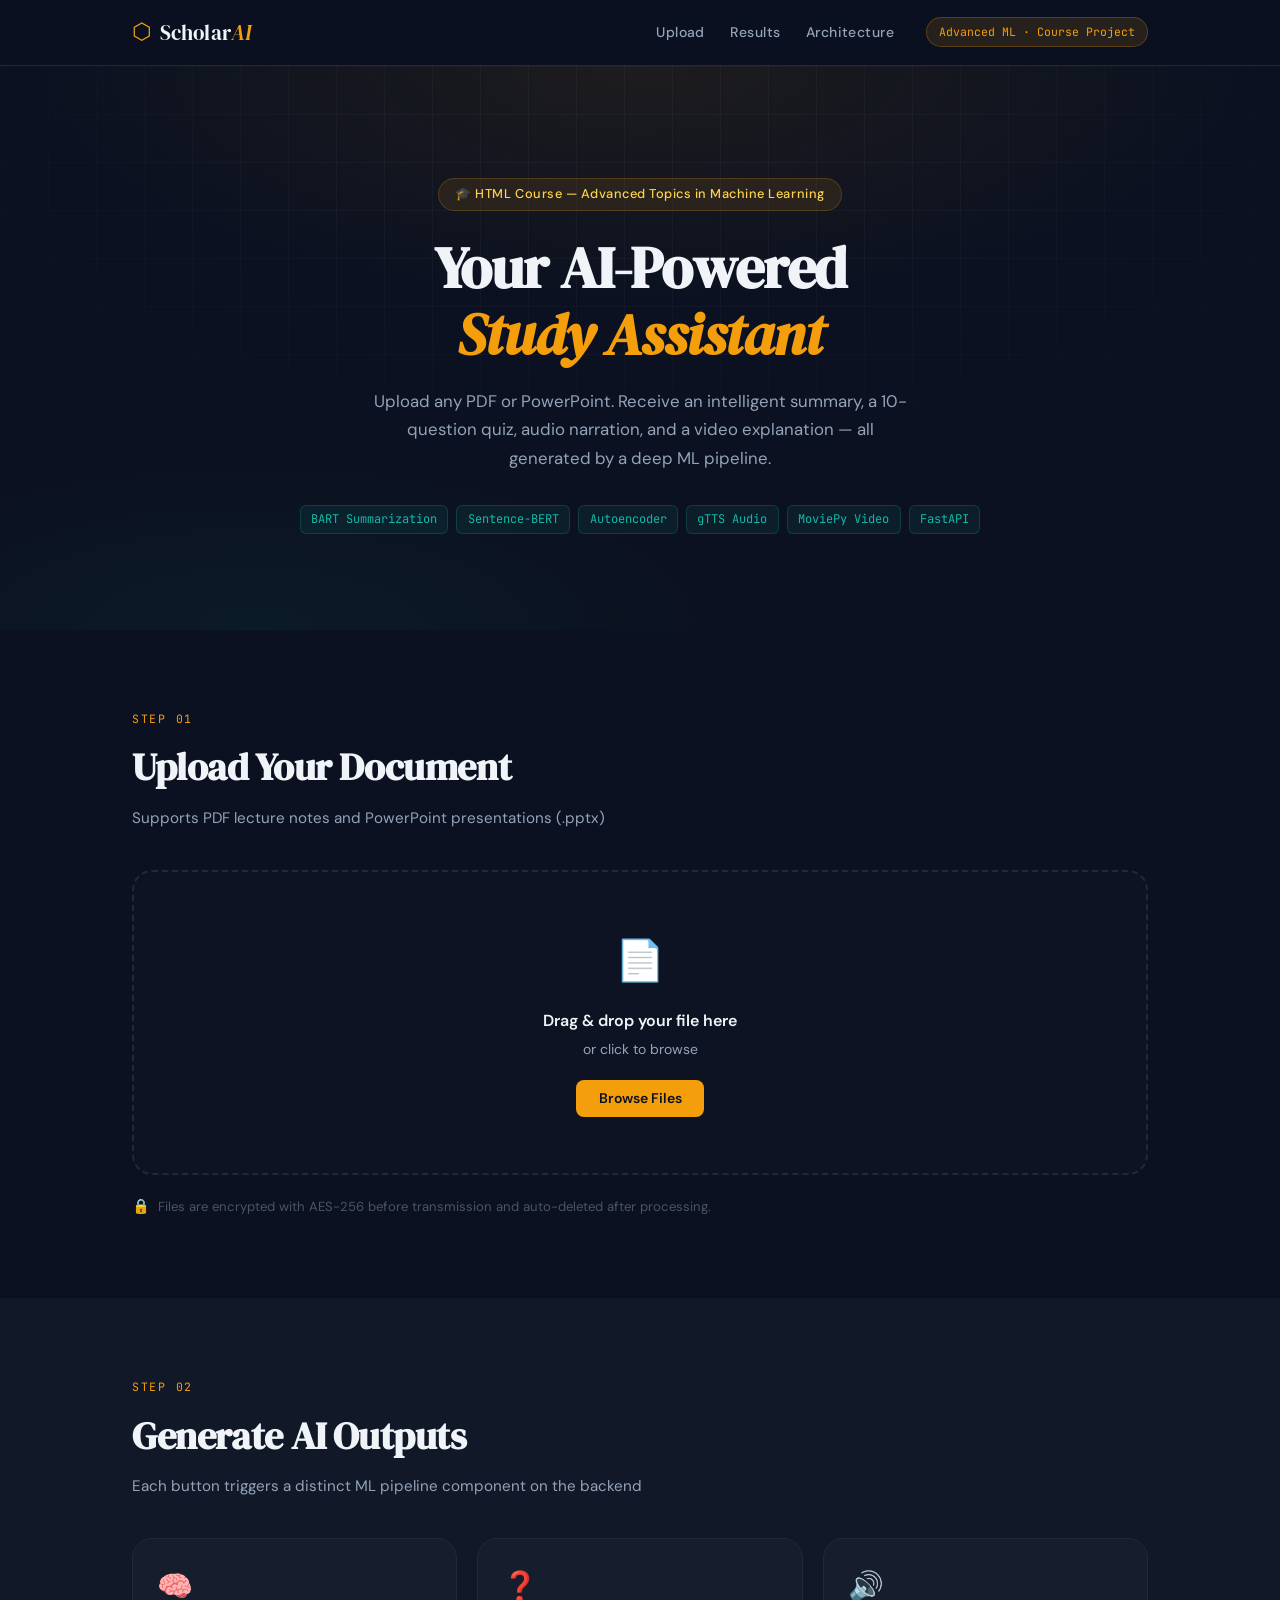
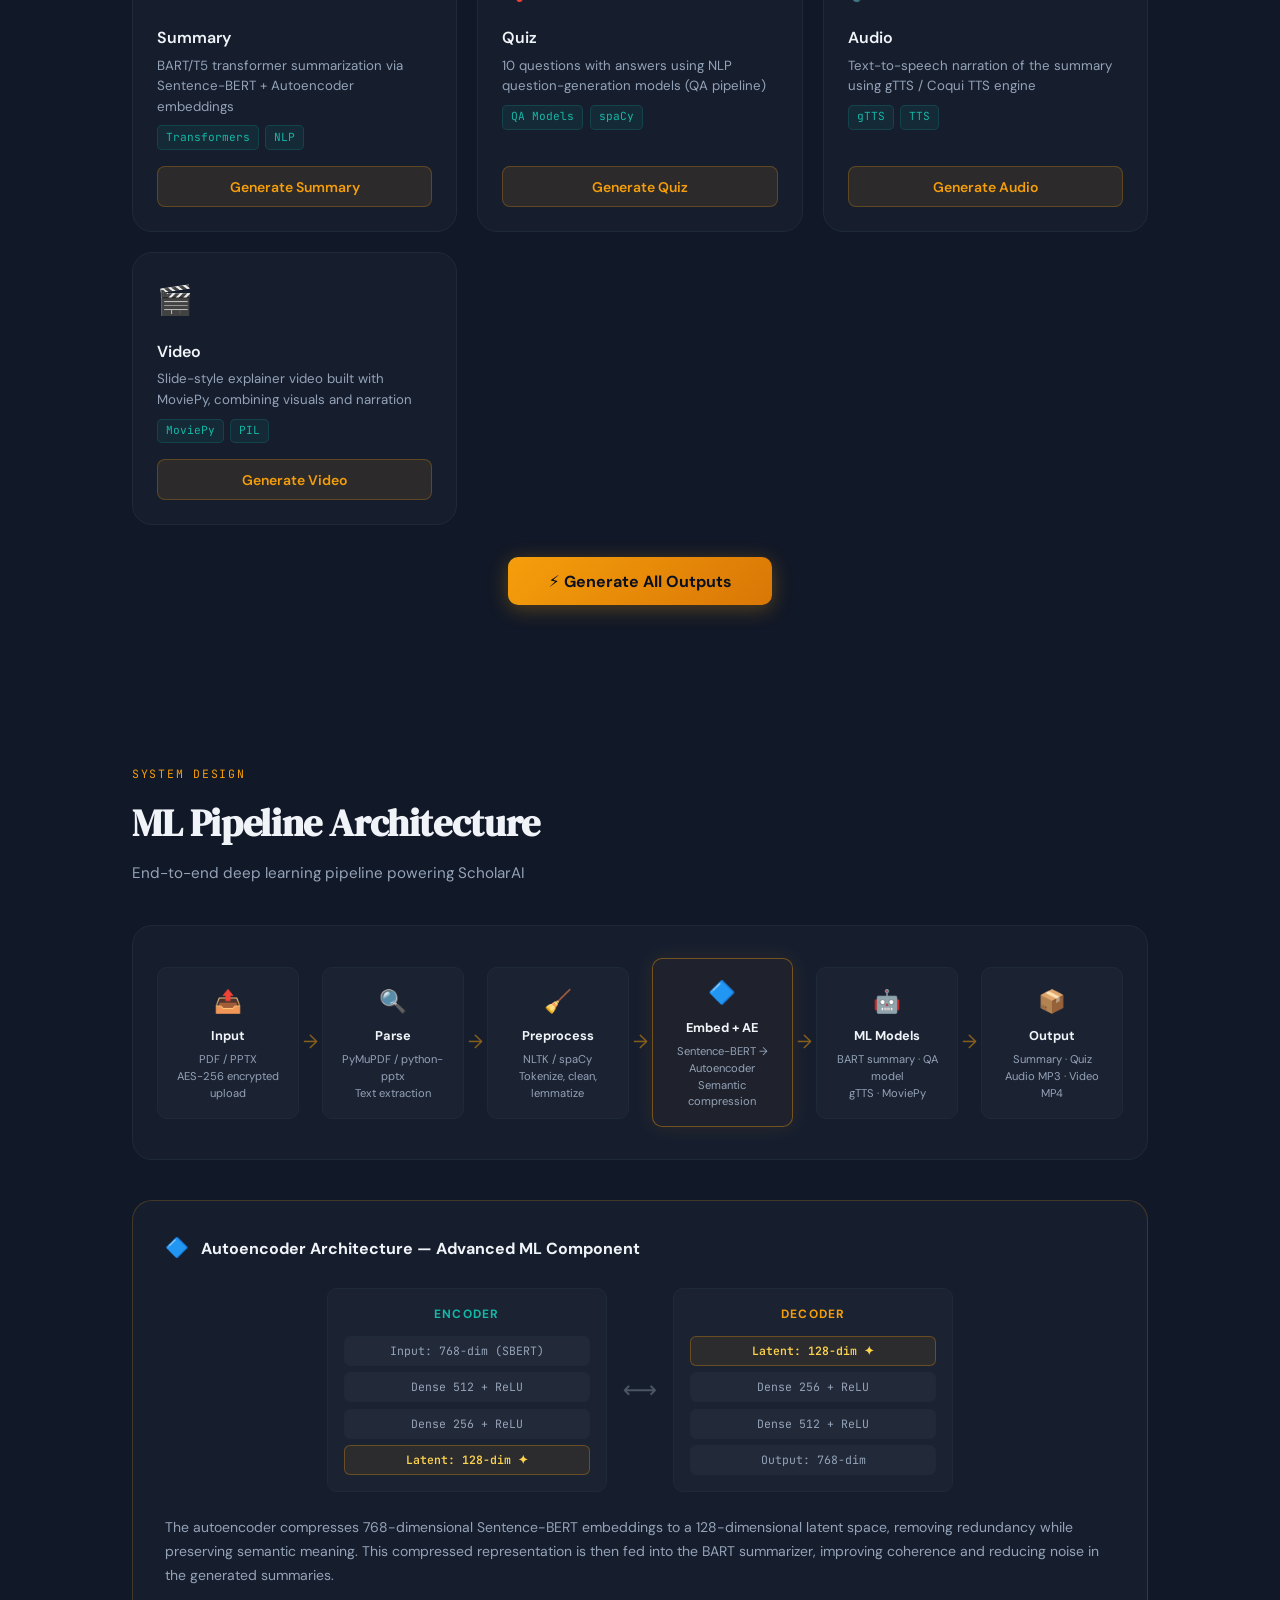
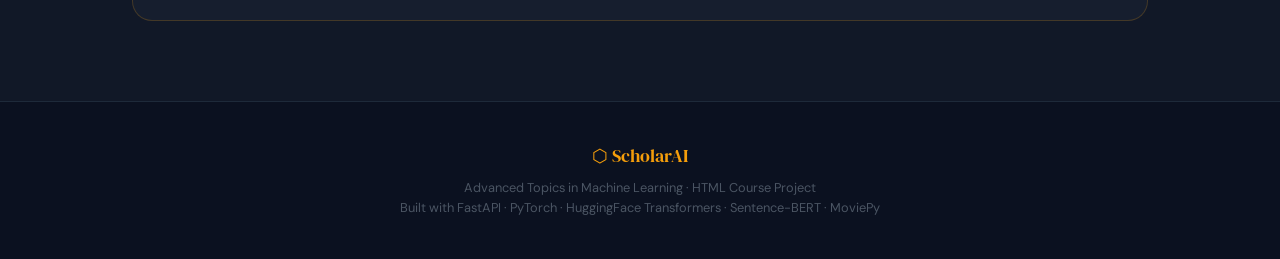
==== frontend/index.html @ 919c2303 "Initial project commit" ====
<!DOCTYPE html>
<html lang="en">
<head>
  <meta charset="UTF-8" />
  <meta name="viewport" content="width=device-width, initial-scale=1.0"/>
  <title>ScholarAI — Intelligent Study Assistant</title>
  <link rel="stylesheet" href="styles.css"/>
  <link rel="preconnect" href="https://fonts.googleapis.com"/>
  <link href="https://fonts.googleapis.com/css2?family=DM+Serif+Display:ital@0;1&family=DM+Sans:wght@300;400;500;600&family=JetBrains+Mono:wght@400;600&display=swap" rel="stylesheet"/>
</head>
<body>

  <!-- ═══════════════════════════ HEADER ═══════════════════════════ -->
  <header class="site-header">
    <div class="header-inner">
      <div class="logo">
        <span class="logo-icon">⬡</span>
        <span class="logo-text">Scholar<em>AI</em></span>
      </div>
      <nav class="header-nav">
        <a href="#upload-section">Upload</a>
        <a href="#results-section">Results</a>
        <a href="#architecture-section">Architecture</a>
      </nav>
      <div class="header-badge">Advanced ML · Course Project</div>
    </div>
  </header>

  <!-- ═══════════════════════════ HERO ═══════════════════════════ -->
  <section class="hero">
    <div class="hero-bg">
      <div class="grid-overlay"></div>
    </div>
    <div class="hero-content">
      <div class="hero-tag">🎓 HTML Course — Advanced Topics in Machine Learning</div>
      <h1 class="hero-title">
        Your AI-Powered<br/>
        <em>Study Assistant</em>
      </h1>
      <p class="hero-subtitle">
        Upload any PDF or PowerPoint. Receive an intelligent summary, a 10-question quiz,
        audio narration, and a video explanation — all generated by a deep ML pipeline.
      </p>
      <div class="hero-tech-pills">
        <span>BART Summarization</span>
        <span>Sentence-BERT</span>
        <span>Autoencoder</span>
        <span>gTTS Audio</span>
        <span>MoviePy Video</span>
        <span>FastAPI</span>
      </div>
    </div>
  </section>

  <!-- ═══════════════════════════ UPLOAD ═══════════════════════════ -->
  <section id="upload-section" class="upload-section">
    <div class="container">
      <div class="section-label">Step 01</div>
      <h2 class="section-title">Upload Your Document</h2>
      <p class="section-desc">Supports PDF lecture notes and PowerPoint presentations (.pptx)</p>

      <!-- Drop Zone -->
      <div class="drop-zone" id="dropZone">
        <div class="drop-icon">📄</div>
        <p class="drop-primary">Drag & drop your file here</p>
        <p class="drop-secondary">or click to browse</p>
        <input type="file" id="fileInput" accept=".pdf,.pptx,.ppt" hidden/>
        <button class="btn-browse" onclick="document.getElementById('fileInput').click()">Browse Files</button>
      </div>

      <div class="file-info" id="fileInfo" style="display:none">
        <span class="file-icon">📎</span>
        <span class="file-name" id="fileName">document.pdf</span>
        <span class="file-size" id="fileSize">2.4 MB</span>
        <button class="btn-remove" onclick="clearFile()">✕</button>
      </div>

      <!-- Encryption notice -->
      <div class="security-notice">
        <span class="lock-icon">🔒</span>
        Files are encrypted with AES-256 before transmission and auto-deleted after processing.
      </div>
    </div>
  </section>

  <!-- ═══════════════════════════ GENERATE BUTTONS ═══════════════════════════ -->
  <section class="generate-section">
    <div class="container">
      <div class="section-label">Step 02</div>
      <h2 class="section-title">Generate AI Outputs</h2>
      <p class="section-desc">Each button triggers a distinct ML pipeline component on the backend</p>

      <div class="generate-grid">

        <div class="gen-card" id="card-summary">
          <div class="gen-card-icon">🧠</div>
          <div class="gen-card-info">
            <h3>Summary</h3>
            <p>BART/T5 transformer summarization via Sentence-BERT + Autoencoder embeddings</p>
            <div class="gen-card-tags"><span>Transformers</span><span>NLP</span></div>
          </div>
          <button class="btn-generate" onclick="generateOutput('summary')" id="btn-summary">
            <span class="btn-text">Generate Summary</span>
            <span class="btn-spinner" style="display:none">⟳</span>
          </button>
        </div>

        <div class="gen-card" id="card-quiz">
          <div class="gen-card-icon">❓</div>
          <div class="gen-card-info">
            <h3>Quiz</h3>
            <p>10 questions with answers using NLP question-generation models (QA pipeline)</p>
            <div class="gen-card-tags"><span>QA Models</span><span>spaCy</span></div>
          </div>
          <button class="btn-generate" onclick="generateOutput('quiz')" id="btn-quiz">
            <span class="btn-text">Generate Quiz</span>
            <span class="btn-spinner" style="display:none">⟳</span>
          </button>
        </div>

        <div class="gen-card" id="card-audio">
          <div class="gen-card-icon">🔊</div>
          <div class="gen-card-info">
            <h3>Audio</h3>
            <p>Text-to-speech narration of the summary using gTTS / Coqui TTS engine</p>
            <div class="gen-card-tags"><span>gTTS</span><span>TTS</span></div>
          </div>
          <button class="btn-generate" onclick="generateOutput('audio')" id="btn-audio">
            <span class="btn-text">Generate Audio</span>
            <span class="btn-spinner" style="display:none">⟳</span>
          </button>
        </div>

        <div class="gen-card" id="card-video">
          <div class="gen-card-icon">🎬</div>
          <div class="gen-card-info">
            <h3>Video</h3>
            <p>Slide-style explainer video built with MoviePy, combining visuals and narration</p>
            <div class="gen-card-tags"><span>MoviePy</span><span>PIL</span></div>
          </div>
          <button class="btn-generate" onclick="generateOutput('video')" id="btn-video">
            <span class="btn-text">Generate Video</span>
            <span class="btn-spinner" style="display:none">⟳</span>
          </button>
        </div>

      </div>

      <!-- Master "Generate All" -->
      <div class="generate-all-row">
        <button class="btn-generate-all" onclick="generateAll()" id="btn-all">
          ⚡ Generate All Outputs
        </button>
      </div>
    </div>
  </section>

  <!-- ═══════════════════════════ RESULTS ═══════════════════════════ -->
  <section id="results-section" class="results-section" style="display:none">
    <div class="container">
      <div class="section-label">Step 03</div>
      <h2 class="section-title">Your Results</h2>

      <!-- Progress bar -->
      <div class="progress-bar-wrap" id="progressWrap">
        <div class="progress-bar" id="progressBar"></div>
        <span class="progress-label" id="progressLabel">Processing…</span>
      </div>

      <!-- Summary result -->
      <div class="result-card" id="result-summary" style="display:none">
        <div class="result-header">
          <span class="result-icon">🧠</span>
          <h3>AI-Generated Summary</h3>
          <button class="btn-copy" onclick="copyText('summaryContent')">Copy</button>
        </div>
        <div class="result-body" id="summaryContent">
          <!-- Populated by JS -->
        </div>
        <div class="result-meta">
          <span>Model: facebook/bart-large-cnn</span>
          <span>Pipeline: Sentence-BERT → Autoencoder → BART</span>
        </div>
      </div>

      <!-- Quiz result -->
      <div class="result-card" id="result-quiz" style="display:none">
        <div class="result-header">
          <span class="result-icon">❓</span>
          <h3>10-Question Quiz</h3>
          <button class="btn-copy" onclick="copyText('quizContent')">Copy</button>
        </div>
        <div class="result-body quiz-body" id="quizContent">
          <!-- Populated by JS -->
        </div>
      </div>

      <!-- Audio result -->
      <div class="result-card" id="result-audio" style="display:none">
        <div class="result-header">
          <span class="result-icon">🔊</span>
          <h3>Audio Narration</h3>
        </div>
        <div class="result-body">
          <audio controls class="audio-player" id="audioPlayer">
            <source src="" type="audio/mpeg"/>
            Your browser does not support HTML5 audio.
          </audio>
          <a class="btn-download" id="audioDownload" href="#">⬇ Download MP3</a>
        </div>
        <div class="result-meta">
          <span>Engine: gTTS / Coqui TTS</span>
          <span class="audio-url" style="display:block; font-size:0.8rem; margin-top:0.4rem; color:#94A3B8;"></span>
        </div>
      </div>

      <!-- Video result -->
      <div class="result-card" id="result-video" style="display:none">
        <div class="result-header">
          <span class="result-icon">🎬</span>
          <h3>Explainer Video</h3>
        </div>
        <div class="result-body">
          <video controls class="video-player" id="videoPlayer">
            <source src="" type="video/mp4"/>
            Your browser does not support HTML5 video.
          </video>
          <a class="btn-download" id="videoDownload" href="#">⬇ Download MP4</a>
        </div>
        <div class="result-meta">
          <span>Engine: MoviePy + PIL</span>
          <span class="video-url" style="display:block; font-size:0.8rem; margin-top:0.4rem; color:#94A3B8;"></span>
        </div>
      </div>

    </div>
  </section>

  <!-- ═══════════════════════════ ML ARCHITECTURE ═══════════════════════════ -->
  <section id="architecture-section" class="architecture-section">
    <div class="container">
      <div class="section-label">System Design</div>
      <h2 class="section-title">ML Pipeline Architecture</h2>
      <p class="section-desc">End-to-end deep learning pipeline powering ScholarAI</p>

      <div class="arch-diagram">

        <div class="arch-stage">
          <div class="arch-stage-icon">📤</div>
          <div class="arch-stage-label">Input</div>
          <div class="arch-stage-desc">PDF / PPTX<br/>AES-256 encrypted upload</div>
        </div>
        <div class="arch-arrow">→</div>

        <div class="arch-stage">
          <div class="arch-stage-icon">🔍</div>
          <div class="arch-stage-label">Parse</div>
          <div class="arch-stage-desc">PyMuPDF / python-pptx<br/>Text extraction</div>
        </div>
        <div class="arch-arrow">→</div>

        <div class="arch-stage">
          <div class="arch-stage-icon">🧹</div>
          <div class="arch-stage-label">Preprocess</div>
          <div class="arch-stage-desc">NLTK / spaCy<br/>Tokenize, clean, lemmatize</div>
        </div>
        <div class="arch-arrow">→</div>

        <div class="arch-stage highlight-stage">
          <div class="arch-stage-icon">🔷</div>
          <div class="arch-stage-label">Embed + AE</div>
          <div class="arch-stage-desc">Sentence-BERT → Autoencoder<br/>Semantic compression</div>
        </div>
        <div class="arch-arrow">→</div>

        <div class="arch-stage">
          <div class="arch-stage-icon">🤖</div>
          <div class="arch-stage-label">ML Models</div>
          <div class="arch-stage-desc">BART summary · QA model<br/>gTTS · MoviePy</div>
        </div>
        <div class="arch-arrow">→</div>

        <div class="arch-stage">
          <div class="arch-stage-icon">📦</div>
          <div class="arch-stage-label">Output</div>
          <div class="arch-stage-desc">Summary · Quiz<br/>Audio MP3 · Video MP4</div>
        </div>

      </div>

      <!-- Autoencoder detail -->
      <div class="ae-detail">
        <div class="ae-detail-header">
          <span class="ae-icon">🔷</span>
          <h3>Autoencoder Architecture — Advanced ML Component</h3>
        </div>
        <div class="ae-grid">
          <div class="ae-block encoder">
            <div class="ae-block-label">Encoder</div>
            <div class="ae-layers">
              <div class="ae-layer">Input: 768-dim (SBERT)</div>
              <div class="ae-layer">Dense 512 + ReLU</div>
              <div class="ae-layer">Dense 256 + ReLU</div>
              <div class="ae-layer ae-bottleneck">Latent: 128-dim ✦</div>
            </div>
          </div>
          <div class="ae-arrow-mid">⟷</div>
          <div class="ae-block decoder">
            <div class="ae-block-label">Decoder</div>
            <div class="ae-layers">
              <div class="ae-layer ae-bottleneck">Latent: 128-dim ✦</div>
              <div class="ae-layer">Dense 256 + ReLU</div>
              <div class="ae-layer">Dense 512 + ReLU</div>
              <div class="ae-layer">Output: 768-dim</div>
            </div>
          </div>
        </div>
        <p class="ae-desc">
          The autoencoder compresses 768-dimensional Sentence-BERT embeddings to a 128-dimensional 
          latent space, removing redundancy while preserving semantic meaning. This compressed 
          representation is then fed into the BART summarizer, improving coherence and reducing 
          noise in the generated summaries.
        </p>
      </div>

    </div>
  </section>

  <!-- ═══════════════════════════ FOOTER ═══════════════════════════ -->
  <footer class="site-footer">
    <div class="footer-inner">
      <div class="footer-logo">⬡ ScholarAI</div>
      <div class="footer-info">
        Advanced Topics in Machine Learning · HTML Course Project<br/>
        Built with FastAPI · PyTorch · HuggingFace Transformers · Sentence-BERT · MoviePy
      </div>
    </div>
  </footer>

  <script src="script.js"></script>
</body>
</html>
---- frontend/styles.css ----
/* ═══════════════════════════════════════════════════════════════
   ScholarAI — Advanced Topics in Machine Learning
   Frontend Stylesheet
   Aesthetic: Academic dark — deep navy + amber accents, editorial
   ═══════════════════════════════════════════════════════════════ */

/* ── RESET & ROOT ──────────────────────────────────────────────── */
*, *::before, *::after { box-sizing: border-box; margin: 0; padding: 0; }

:root {
  --navy:      #0B1120;
  --navy-mid:  #111827;
  --navy-card: #161E2E;
  --navy-border:#1E2A3A;
  --amber:     #F59E0B;
  --amber-dim: #D97706;
  --amber-glow:#FCD34D;
  --teal:      #14B8A6;
  --teal-dim:  #0D9488;
  --red-accent:#EF4444;
  --text-primary: #F0F4F8;
  --text-secondary: #94A3B8;
  --text-muted:    #4B5563;
  --font-display: 'DM Serif Display', Georgia, serif;
  --font-body:    'DM Sans', system-ui, sans-serif;
  --font-mono:    'JetBrains Mono', monospace;
  --radius:    12px;
  --radius-lg: 20px;
  --shadow:    0 4px 24px rgba(0,0,0,0.35);
  --shadow-lg: 0 8px 48px rgba(0,0,0,0.5);
}

html { scroll-behavior: smooth; }

body {
  background: var(--navy);
  color: var(--text-primary);
  font-family: var(--font-body);
  font-size: 16px;
  line-height: 1.6;
  -webkit-font-smoothing: antialiased;
}

/* ── UTILITIES ──────────────────────────────────────────────────── */
.container { max-width: 1080px; margin: 0 auto; padding: 0 2rem; }

/* ── HEADER ─────────────────────────────────────────────────────── */
.site-header {
  position: sticky; top: 0; z-index: 100;
  background: rgba(11,17,32,0.85);
  backdrop-filter: blur(14px);
  border-bottom: 1px solid var(--navy-border);
  padding: 0.9rem 0;
}
.header-inner {
  max-width: 1080px; margin: 0 auto; padding: 0 2rem;
  display: flex; align-items: center; gap: 2rem;
}
.logo { display: flex; align-items: center; gap: 0.5rem; text-decoration: none; }
.logo-icon { font-size: 1.4rem; color: var(--amber); }
.logo-text {
  font-family: var(--font-display);
  font-size: 1.3rem; color: var(--text-primary); letter-spacing: 0.01em;
}
.logo-text em { font-style: italic; color: var(--amber); }

.header-nav { display: flex; gap: 1.6rem; margin-left: auto; }
.header-nav a {
  color: var(--text-secondary); text-decoration: none;
  font-size: 0.875rem; font-weight: 500; letter-spacing: 0.03em;
  transition: color 0.2s;
}
.header-nav a:hover { color: var(--amber); }

.header-badge {
  background: rgba(245,158,11,0.12); color: var(--amber);
  border: 1px solid rgba(245,158,11,0.25);
  font-family: var(--font-mono); font-size: 0.72rem;
  padding: 0.3rem 0.75rem; border-radius: 999px;
  white-space: nowrap;
}

/* ── HERO ───────────────────────────────────────────────────────── */
.hero {
  position: relative; overflow: hidden;
  padding: 7rem 2rem 6rem;
  text-align: center;
  min-height: 520px;
  display: flex; align-items: center; justify-content: center;
}
.hero-bg {
  position: absolute; inset: 0;
  background: radial-gradient(ellipse 80% 70% at 50% 0%,
    rgba(245,158,11,0.08) 0%, transparent 60%),
    radial-gradient(ellipse 60% 50% at 20% 100%,
    rgba(20,184,166,0.06) 0%, transparent 60%);
}
.grid-overlay {
  position: absolute; inset: 0;
  background-image:
    linear-gradient(rgba(255,255,255,0.03) 1px, transparent 1px),
    linear-gradient(90deg, rgba(255,255,255,0.03) 1px, transparent 1px);
  background-size: 48px 48px;
  mask-image: radial-gradient(ellipse 80% 70% at 50% 20%, black 30%, transparent 80%);
}
.hero-content { position: relative; z-index: 1; max-width: 700px; }
.hero-tag {
  display: inline-block;
  background: rgba(245,158,11,0.1); border: 1px solid rgba(245,158,11,0.2);
  color: var(--amber-glow); border-radius: 999px;
  font-size: 0.8rem; font-weight: 500; letter-spacing: 0.04em;
  padding: 0.35rem 1rem; margin-bottom: 1.5rem;
}
.hero-title {
  font-family: var(--font-display);
  font-size: clamp(2.4rem, 5vw, 3.6rem);
  line-height: 1.15;
  letter-spacing: -0.02em;
  margin-bottom: 1.2rem;
  color: var(--text-primary);
}
.hero-title em { font-style: italic; color: var(--amber); }
.hero-subtitle {
  color: var(--text-secondary); font-size: 1.05rem;
  max-width: 540px; margin: 0 auto 2rem;
  line-height: 1.7;
}
.hero-tech-pills { display: flex; flex-wrap: wrap; gap: 0.5rem; justify-content: center; }
.hero-tech-pills span {
  background: rgba(20,184,166,0.08);
  border: 1px solid rgba(20,184,166,0.2);
  color: var(--teal); border-radius: 6px;
  font-family: var(--font-mono); font-size: 0.75rem;
  padding: 0.25rem 0.65rem;
}

/* ── SECTIONS COMMON ────────────────────────────────────────────── */
.upload-section, .generate-section, .results-section,
.architecture-section {
  padding: 5rem 0;
}
.generate-section  { background: var(--navy-mid); }
.architecture-section { background: var(--navy-mid); }

.section-label {
  font-family: var(--font-mono); font-size: 0.72rem;
  color: var(--amber); letter-spacing: 0.15em; text-transform: uppercase;
  margin-bottom: 0.5rem;
}
.section-title {
  font-family: var(--font-display);
  font-size: clamp(1.8rem, 3vw, 2.4rem);
  letter-spacing: -0.01em;
  margin-bottom: 0.5rem;
}
.section-desc {
  color: var(--text-secondary); font-size: 0.95rem;
  margin-bottom: 2.5rem;
}

/* ── DROP ZONE ──────────────────────────────────────────────────── */
.drop-zone {
  border: 2px dashed var(--navy-border);
  border-radius: var(--radius-lg);
  padding: 3.5rem 2rem;
  text-align: center;
  cursor: pointer;
  transition: border-color 0.2s, background 0.2s;
  background: rgba(255,255,255,0.01);
}
.drop-zone:hover, .drop-zone.drag-over {
  border-color: var(--amber);
  background: rgba(245,158,11,0.04);
}
.drop-icon { font-size: 2.5rem; margin-bottom: 1rem; }
.drop-primary { font-weight: 600; font-size: 1rem; margin-bottom: 0.25rem; }
.drop-secondary { color: var(--text-secondary); font-size: 0.875rem; margin-bottom: 1.25rem; }

.btn-browse {
  background: var(--amber); color: var(--navy);
  border: none; border-radius: 8px;
  font-family: var(--font-body); font-weight: 600;
  font-size: 0.875rem; padding: 0.6rem 1.4rem;
  cursor: pointer; transition: background 0.2s, transform 0.1s;
}
.btn-browse:hover { background: var(--amber-glow); transform: translateY(-1px); }

.file-info {
  display: flex; align-items: center; gap: 0.75rem;
  background: var(--navy-card); border: 1px solid var(--navy-border);
  border-radius: var(--radius); padding: 0.85rem 1.1rem;
  margin-top: 1rem;
}
.file-icon { font-size: 1.2rem; }
.file-name { font-weight: 600; font-size: 0.9rem; flex: 1; }
.file-size { color: var(--text-secondary); font-size: 0.8rem; font-family: var(--font-mono); }
.btn-remove {
  background: rgba(239,68,68,0.1); color: var(--red-accent);
  border: 1px solid rgba(239,68,68,0.2); border-radius: 6px;
  font-size: 0.8rem; padding: 0.2rem 0.6rem; cursor: pointer;
  transition: background 0.2s;
}
.btn-remove:hover { background: rgba(239,68,68,0.2); }

.security-notice {
  display: flex; align-items: center; gap: 0.5rem;
  margin-top: 1.25rem;
  color: var(--text-muted); font-size: 0.82rem;
}
.lock-icon { font-size: 0.9rem; }

/* ── GENERATE GRID ──────────────────────────────────────────────── */
.generate-grid {
  display: grid;
  grid-template-columns: repeat(auto-fit, minmax(280px, 1fr));
  gap: 1.25rem;
  margin-bottom: 2rem;
}
.gen-card {
  background: var(--navy-card);
  border: 1px solid var(--navy-border);
  border-radius: var(--radius-lg);
  padding: 1.5rem;
  display: flex; flex-direction: column; gap: 1rem;
  transition: border-color 0.2s, box-shadow 0.2s;
}
.gen-card:hover {
  border-color: rgba(245,158,11,0.3);
  box-shadow: 0 0 28px rgba(245,158,11,0.07);
}
.gen-card-icon { font-size: 1.8rem; }
.gen-card-info h3 { font-size: 1rem; font-weight: 600; margin-bottom: 0.3rem; }
.gen-card-info p { color: var(--text-secondary); font-size: 0.83rem; line-height: 1.55; }
.gen-card-tags { display: flex; gap: 0.4rem; margin-top: 0.5rem; flex-wrap: wrap; }
.gen-card-tags span {
  background: rgba(20,184,166,0.08); border: 1px solid rgba(20,184,166,0.18);
  color: var(--teal); border-radius: 5px;
  font-family: var(--font-mono); font-size: 0.7rem; padding: 0.15rem 0.5rem;
}
.btn-generate {
  margin-top: auto; width: 100%;
  background: rgba(245,158,11,0.1); color: var(--amber);
  border: 1px solid rgba(245,158,11,0.25);
  border-radius: 8px; font-family: var(--font-body);
  font-size: 0.875rem; font-weight: 600;
  padding: 0.65rem 1rem; cursor: pointer;
  transition: background 0.2s, border-color 0.2s, transform 0.1s;
  display: flex; align-items: center; justify-content: center; gap: 0.4rem;
}
.btn-generate:hover:not(:disabled) {
  background: rgba(245,158,11,0.2); border-color: var(--amber);
  transform: translateY(-1px);
}
.btn-generate:disabled { opacity: 0.5; cursor: not-allowed; }
.btn-spinner { animation: spin 0.8s linear infinite; display: inline-block; }
@keyframes spin { to { transform: rotate(360deg); } }

.generate-all-row { text-align: center; }
.btn-generate-all {
  background: linear-gradient(135deg, var(--amber), var(--amber-dim));
  color: var(--navy); border: none; border-radius: 10px;
  font-family: var(--font-body); font-size: 1rem; font-weight: 700;
  padding: 0.85rem 2.5rem; cursor: pointer;
  box-shadow: 0 4px 20px rgba(245,158,11,0.3);
  transition: box-shadow 0.2s, transform 0.1s;
}
.btn-generate-all:hover {
  box-shadow: 0 6px 30px rgba(245,158,11,0.45);
  transform: translateY(-2px);
}

/* ── RESULTS ─────────────────────────────────────────────────────── */
.results-section { padding: 5rem 0; }

.progress-bar-wrap {
  background: var(--navy-card); border: 1px solid var(--navy-border);
  border-radius: 999px; height: 8px; margin-bottom: 2.5rem;
  overflow: hidden; position: relative;
}
.progress-bar {
  height: 100%; background: linear-gradient(90deg, var(--amber), var(--teal));
  border-radius: 999px; width: 0%; transition: width 0.4s ease;
}
.progress-label {
  position: absolute; right: 0; top: -1.4rem;
  font-size: 0.75rem; color: var(--text-secondary);
  font-family: var(--font-mono);
}

.result-card {
  background: var(--navy-card);
  border: 1px solid var(--navy-border);
  border-radius: var(--radius-lg);
  margin-bottom: 1.5rem;
  overflow: hidden;
  animation: fadeSlide 0.4s ease both;
}
@keyframes fadeSlide {
  from { opacity: 0; transform: translateY(16px); }
  to   { opacity: 1; transform: translateY(0); }
}
.result-header {
  display: flex; align-items: center; gap: 0.75rem;
  padding: 1rem 1.4rem;
  border-bottom: 1px solid var(--navy-border);
  background: rgba(255,255,255,0.02);
}
.result-icon { font-size: 1.2rem; }
.result-header h3 { font-size: 0.95rem; font-weight: 600; flex: 1; }
.btn-copy {
  background: rgba(148,163,184,0.1); color: var(--text-secondary);
  border: 1px solid var(--navy-border);
  border-radius: 6px; font-size: 0.75rem; padding: 0.3rem 0.7rem;
  cursor: pointer; transition: background 0.2s;
}
.btn-copy:hover { background: rgba(148,163,184,0.2); }
.result-body { padding: 1.4rem; font-size: 0.9rem; line-height: 1.8; color: var(--text-secondary); }

/* Quiz specific */
.quiz-body { padding: 0; }
.quiz-item { padding: 1rem 1.4rem; border-bottom: 1px solid var(--navy-border); }
.quiz-item:last-child { border-bottom: none; }
.quiz-q { font-weight: 600; color: var(--text-primary); margin-bottom: 0.4rem; }
.quiz-q .q-num {
  color: var(--amber); font-family: var(--font-mono);
  font-size: 0.8rem; margin-right: 0.5rem;
}
.quiz-a { color: var(--teal); font-size: 0.875rem; }
.quiz-a span { opacity: 0.6; margin-right: 0.3rem; }

.result-meta {
  display: flex; gap: 1.5rem; flex-wrap: wrap;
  padding: 0.6rem 1.4rem;
  border-top: 1px solid var(--navy-border);
  background: rgba(255,255,255,0.01);
  font-family: var(--font-mono); font-size: 0.7rem; color: var(--text-muted);
}

.audio-player, .video-player {
  width: 100%; margin-bottom: 0.8rem; border-radius: 8px;
  background: var(--navy);
}
.btn-download {
  display: inline-block;
  background: rgba(20,184,166,0.1); color: var(--teal);
  border: 1px solid rgba(20,184,166,0.25); border-radius: 8px;
  font-size: 0.85rem; font-weight: 600; padding: 0.5rem 1.1rem;
  text-decoration: none; transition: background 0.2s;
}
.btn-download:hover { background: rgba(20,184,166,0.2); }

/* ── ARCHITECTURE ────────────────────────────────────────────────── */
.arch-diagram {
  display: flex; align-items: center; flex-wrap: wrap;
  gap: 0.25rem; justify-content: center;
  background: var(--navy-card); border: 1px solid var(--navy-border);
  border-radius: var(--radius-lg); padding: 2rem 1.5rem;
  margin-bottom: 2.5rem;
}
.arch-stage {
  text-align: center; padding: 1rem;
  background: rgba(255,255,255,0.02);
  border: 1px solid var(--navy-border); border-radius: 10px;
  min-width: 110px; flex: 1; max-width: 150px;
  transition: border-color 0.2s;
}
.arch-stage:hover { border-color: rgba(245,158,11,0.3); }
.highlight-stage {
  border-color: rgba(245,158,11,0.4) !important;
  background: rgba(245,158,11,0.04) !important;
  box-shadow: 0 0 20px rgba(245,158,11,0.1);
}
.arch-stage-icon { font-size: 1.4rem; margin-bottom: 0.4rem; }
.arch-stage-label { font-weight: 700; font-size: 0.8rem; margin-bottom: 0.3rem; }
.arch-stage-desc { color: var(--text-secondary); font-size: 0.7rem; line-height: 1.5; }
.arch-arrow { color: var(--amber); font-size: 1.2rem; opacity: 0.5; }

/* Autoencoder detail */
.ae-detail {
  background: var(--navy-card); border: 1px solid rgba(245,158,11,0.2);
  border-radius: var(--radius-lg); padding: 2rem;
}
.ae-detail-header {
  display: flex; align-items: center; gap: 0.75rem; margin-bottom: 1.5rem;
}
.ae-icon { font-size: 1.2rem; }
.ae-detail-header h3 { font-size: 1rem; font-weight: 700; }
.ae-grid {
  display: flex; align-items: center; gap: 1rem;
  margin-bottom: 1.5rem; flex-wrap: wrap; justify-content: center;
}
.ae-block {
  flex: 1; min-width: 200px; max-width: 280px;
  background: rgba(255,255,255,0.02);
  border: 1px solid var(--navy-border); border-radius: 10px;
  padding: 1rem; text-align: center;
}
.ae-block-label {
  font-weight: 700; font-size: 0.75rem;
  letter-spacing: 0.1em; text-transform: uppercase;
  margin-bottom: 0.75rem;
}
.encoder .ae-block-label { color: var(--teal); }
.decoder .ae-block-label { color: var(--amber); }
.ae-layers { display: flex; flex-direction: column; gap: 0.4rem; }
.ae-layer {
  background: rgba(255,255,255,0.03);
  border: 1px solid var(--navy-border);
  border-radius: 6px; padding: 0.3rem 0.6rem;
  font-family: var(--font-mono); font-size: 0.72rem;
  color: var(--text-secondary);
}
.ae-bottleneck {
  background: rgba(245,158,11,0.08) !important;
  border-color: rgba(245,158,11,0.3) !important;
  color: var(--amber-glow) !important;
  font-weight: 600;
}
.ae-arrow-mid { font-size: 1.5rem; color: var(--text-muted); }
.ae-desc { color: var(--text-secondary); font-size: 0.875rem; line-height: 1.7; }

/* ── FOOTER ─────────────────────────────────────────────────────── */
.site-footer {
  border-top: 1px solid var(--navy-border);
  padding: 2.5rem 0;
}
.footer-inner {
  max-width: 1080px; margin: 0 auto; padding: 0 2rem;
  display: flex; flex-direction: column; align-items: center;
  gap: 0.5rem; text-align: center;
}
.footer-logo {
  font-family: var(--font-display); font-size: 1.1rem; color: var(--amber);
}
.footer-info {
  font-size: 0.8rem; color: var(--text-muted); line-height: 1.6;
}

/* ── TOAST NOTIFICATIONS ─────────────────────────────────────────── */
.toast {
  position: fixed; bottom: 1.5rem; right: 1.5rem;
  background: var(--navy-card); border: 1px solid var(--navy-border);
  border-radius: 10px; padding: 0.8rem 1.2rem;
  font-size: 0.875rem; z-index: 999;
  box-shadow: var(--shadow);
  animation: toastIn 0.3s ease;
}
.toast.success { border-color: rgba(20,184,166,0.4); color: var(--teal); }
.toast.error   { border-color: rgba(239,68,68,0.4);  color: var(--red-accent); }
@keyframes toastIn {
  from { opacity: 0; transform: translateX(20px); }
  to   { opacity: 1; transform: translateX(0); }
}

/* ── RESPONSIVE ─────────────────────────────────────────────────── */
@media (max-width: 768px) {
  .header-nav { display: none; }
  .arch-diagram { flex-direction: column; }
  .arch-arrow { transform: rotate(90deg); }
  .ae-grid { flex-direction: column; }
  .ae-arrow-mid { transform: rotate(90deg); }
  .hero { padding: 4rem 1.5rem; }
}
@media (max-width: 480px) {
  .generate-grid { grid-template-columns: 1fr; }
  .hero-tech-pills span { font-size: 0.68rem; }
}
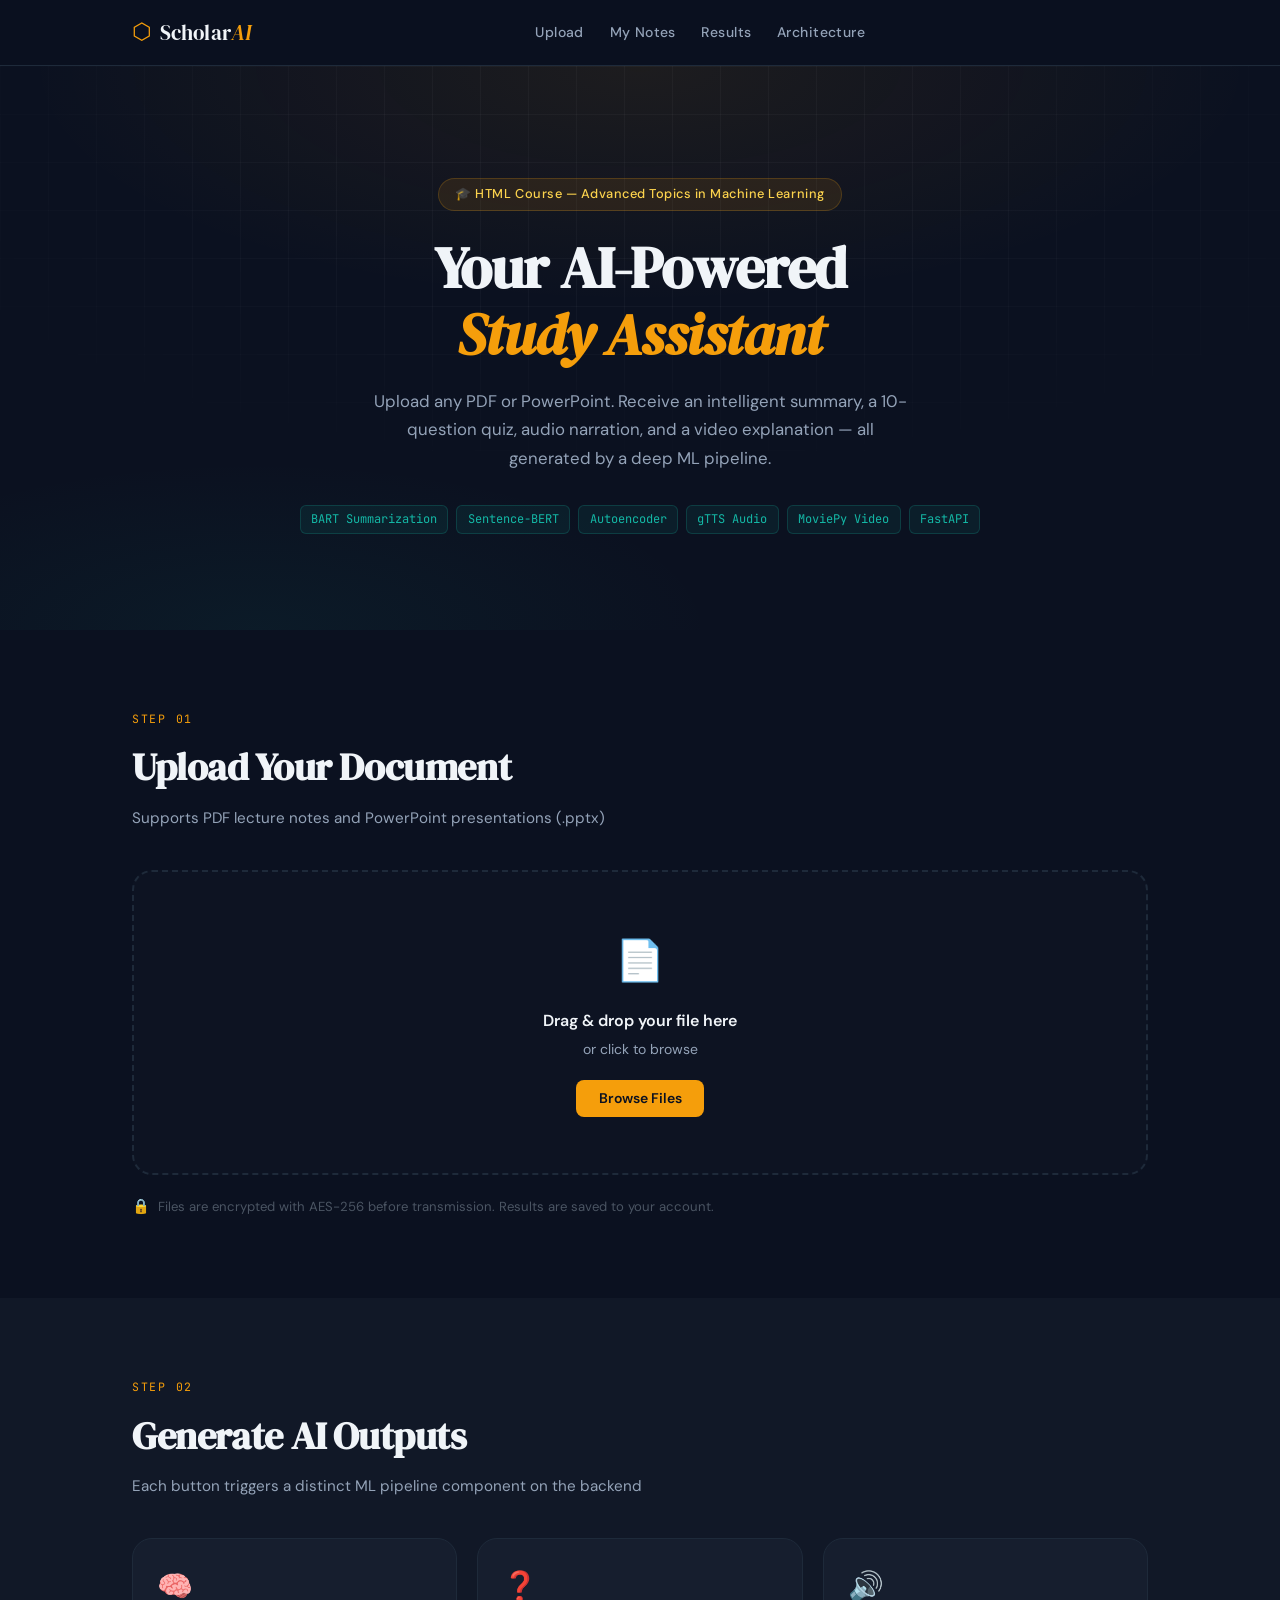
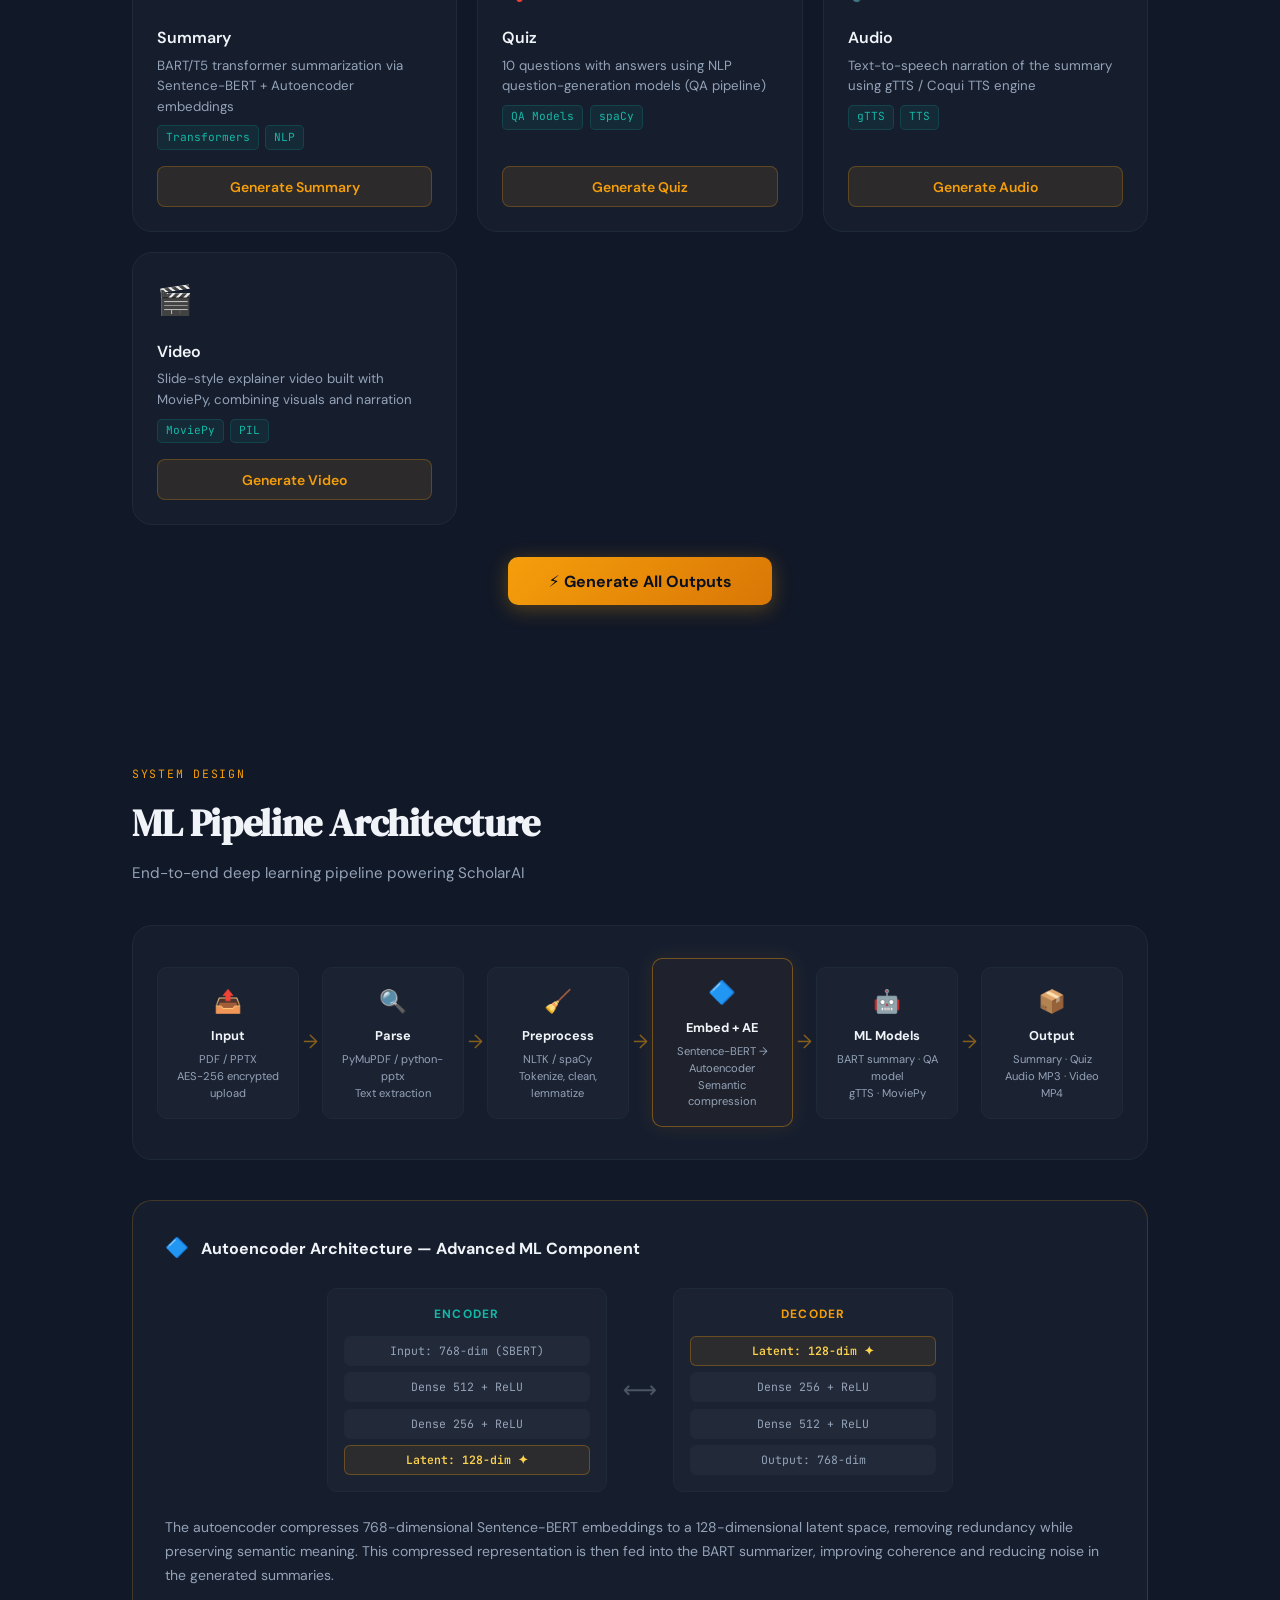
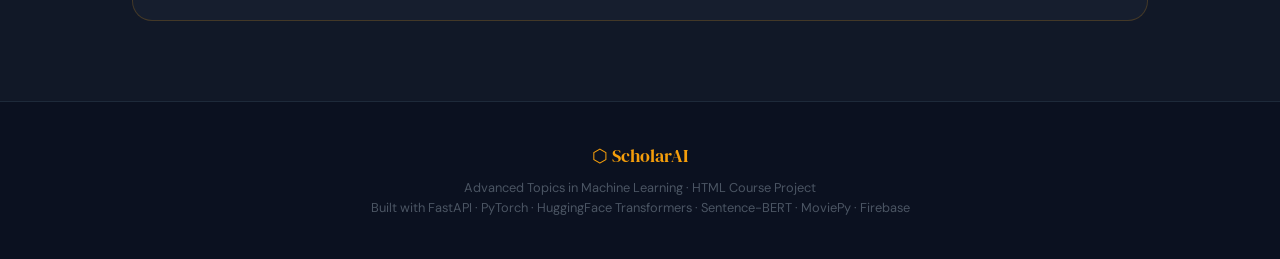
==== commit 4159591d: "feat: add Firebase auth, Firestore persistence, login page, dynamic video duration, fix TTS/PPTX bug" ====
--- a/frontend/index.html
+++ b/frontend/index.html
@@ -19,24 +19,26 @@
       </div>
       <nav class="header-nav">
         <a href="#upload-section">Upload</a>
+        <a href="#history-section">My Notes</a>
         <a href="#results-section">Results</a>
         <a href="#architecture-section">Architecture</a>
       </nav>
-      <div class="header-badge">Advanced ML · Course Project</div>
+      <div class="header-right">
+        <div class="user-pill" id="userPill" style="display:none">
+          <img class="user-avatar" id="userAvatar" src="" alt="avatar"/>
+          <span class="user-name" id="userName"></span>
+        </div>
+        <button class="btn-signout" id="signOutBtn" onclick="handleSignOut()" style="display:none">Sign Out</button>
+      </div>
     </div>
   </header>
 
   <!-- ═══════════════════════════ HERO ═══════════════════════════ -->
   <section class="hero">
-    <div class="hero-bg">
-      <div class="grid-overlay"></div>
-    </div>
+    <div class="hero-bg"><div class="grid-overlay"></div></div>
     <div class="hero-content">
       <div class="hero-tag">🎓 HTML Course — Advanced Topics in Machine Learning</div>
-      <h1 class="hero-title">
-        Your AI-Powered<br/>
-        <em>Study Assistant</em>
-      </h1>
+      <h1 class="hero-title">Your AI-Powered<br/><em>Study Assistant</em></h1>
       <p class="hero-subtitle">
         Upload any PDF or PowerPoint. Receive an intelligent summary, a 10-question quiz,
         audio narration, and a video explanation — all generated by a deep ML pipeline.
@@ -52,6 +54,18 @@
     </div>
   </section>
 
+  <!-- ═══════════════════════════ HISTORY ═══════════════════════════ -->
+  <section id="history-section" class="history-section" style="display:none">
+    <div class="container">
+      <div class="section-label">Your Library</div>
+      <h2 class="section-title">Previously Generated Notes</h2>
+      <p class="section-desc">Click any session to restore your results without regenerating.</p>
+      <div class="history-grid" id="historyGrid">
+        <!-- Populated by JS -->
+      </div>
+    </div>
+  </section>
+
   <!-- ═══════════════════════════ UPLOAD ═══════════════════════════ -->
   <section id="upload-section" class="upload-section">
     <div class="container">
@@ -59,7 +73,6 @@
       <h2 class="section-title">Upload Your Document</h2>
       <p class="section-desc">Supports PDF lecture notes and PowerPoint presentations (.pptx)</p>
 
-      <!-- Drop Zone -->
       <div class="drop-zone" id="dropZone">
         <div class="drop-icon">📄</div>
         <p class="drop-primary">Drag & drop your file here</p>
@@ -75,10 +88,9 @@
         <button class="btn-remove" onclick="clearFile()">✕</button>
       </div>
 
-      <!-- Encryption notice -->
       <div class="security-notice">
         <span class="lock-icon">🔒</span>
-        Files are encrypted with AES-256 before transmission and auto-deleted after processing.
+        Files are encrypted with AES-256 before transmission. Results are saved to your account.
       </div>
     </div>
   </section>
@@ -146,7 +158,6 @@
 
       </div>
 
-      <!-- Master "Generate All" -->
       <div class="generate-all-row">
         <button class="btn-generate-all" onclick="generateAll()" id="btn-all">
           ⚡ Generate All Outputs
@@ -160,12 +171,6 @@
     <div class="container">
       <div class="section-label">Step 03</div>
       <h2 class="section-title">Your Results</h2>
-
-      <!-- Progress bar -->
-      <div class="progress-bar-wrap" id="progressWrap">
-        <div class="progress-bar" id="progressBar"></div>
-        <span class="progress-label" id="progressLabel">Processing…</span>
-      </div>
 
       <!-- Summary result -->
       <div class="result-card" id="result-summary" style="display:none">
@@ -174,9 +179,7 @@
           <h3>AI-Generated Summary</h3>
           <button class="btn-copy" onclick="copyText('summaryContent')">Copy</button>
         </div>
-        <div class="result-body" id="summaryContent">
-          <!-- Populated by JS -->
-        </div>
+        <div class="result-body" id="summaryContent"></div>
         <div class="result-meta">
           <span>Model: facebook/bart-large-cnn</span>
           <span>Pipeline: Sentence-BERT → Autoencoder → BART</span>
@@ -190,9 +193,7 @@
           <h3>10-Question Quiz</h3>
           <button class="btn-copy" onclick="copyText('quizContent')">Copy</button>
         </div>
-        <div class="result-body quiz-body" id="quizContent">
-          <!-- Populated by JS -->
-        </div>
+        <div class="result-body quiz-body" id="quizContent"></div>
       </div>
 
       <!-- Audio result -->
@@ -201,17 +202,13 @@
           <span class="result-icon">🔊</span>
           <h3>Audio Narration</h3>
         </div>
-        <div class="result-body">
-          <audio controls class="audio-player" id="audioPlayer">
-            <source src="" type="audio/mpeg"/>
+        <div class="result-body" id="audioBody">
+          <audio controls class="audio-player" id="audioPlayer" preload="metadata">
             Your browser does not support HTML5 audio.
           </audio>
-          <a class="btn-download" id="audioDownload" href="#">⬇ Download MP3</a>
-        </div>
-        <div class="result-meta">
-          <span>Engine: gTTS / Coqui TTS</span>
-          <span class="audio-url" style="display:block; font-size:0.8rem; margin-top:0.4rem; color:#94A3B8;"></span>
-        </div>
+          <a class="btn-download" id="audioDownload" href="#" style="display:none">⬇ Download MP3</a>
+        </div>
+        <div class="result-meta"><span>Engine: gTTS / Coqui TTS</span></div>
       </div>
 
       <!-- Video result -->
@@ -220,17 +217,13 @@
           <span class="result-icon">🎬</span>
           <h3>Explainer Video</h3>
         </div>
-        <div class="result-body">
-          <video controls class="video-player" id="videoPlayer">
-            <source src="" type="video/mp4"/>
+        <div class="result-body" id="videoBody">
+          <video controls class="video-player" id="videoPlayer" preload="metadata">
             Your browser does not support HTML5 video.
           </video>
-          <a class="btn-download" id="videoDownload" href="#">⬇ Download MP4</a>
-        </div>
-        <div class="result-meta">
-          <span>Engine: MoviePy + PIL</span>
-          <span class="video-url" style="display:block; font-size:0.8rem; margin-top:0.4rem; color:#94A3B8;"></span>
-        </div>
+          <a class="btn-download" id="videoDownload" href="#" style="display:none">⬇ Download MP4</a>
+        </div>
+        <div class="result-meta"><span>Engine: MoviePy + PIL</span></div>
       </div>
 
     </div>
@@ -244,51 +237,43 @@
       <p class="section-desc">End-to-end deep learning pipeline powering ScholarAI</p>
 
       <div class="arch-diagram">
-
         <div class="arch-stage">
           <div class="arch-stage-icon">📤</div>
           <div class="arch-stage-label">Input</div>
           <div class="arch-stage-desc">PDF / PPTX<br/>AES-256 encrypted upload</div>
         </div>
         <div class="arch-arrow">→</div>
-
         <div class="arch-stage">
           <div class="arch-stage-icon">🔍</div>
           <div class="arch-stage-label">Parse</div>
           <div class="arch-stage-desc">PyMuPDF / python-pptx<br/>Text extraction</div>
         </div>
         <div class="arch-arrow">→</div>
-
         <div class="arch-stage">
           <div class="arch-stage-icon">🧹</div>
           <div class="arch-stage-label">Preprocess</div>
           <div class="arch-stage-desc">NLTK / spaCy<br/>Tokenize, clean, lemmatize</div>
         </div>
         <div class="arch-arrow">→</div>
-
         <div class="arch-stage highlight-stage">
           <div class="arch-stage-icon">🔷</div>
           <div class="arch-stage-label">Embed + AE</div>
           <div class="arch-stage-desc">Sentence-BERT → Autoencoder<br/>Semantic compression</div>
         </div>
         <div class="arch-arrow">→</div>
-
         <div class="arch-stage">
           <div class="arch-stage-icon">🤖</div>
           <div class="arch-stage-label">ML Models</div>
           <div class="arch-stage-desc">BART summary · QA model<br/>gTTS · MoviePy</div>
         </div>
         <div class="arch-arrow">→</div>
-
         <div class="arch-stage">
           <div class="arch-stage-icon">📦</div>
           <div class="arch-stage-label">Output</div>
           <div class="arch-stage-desc">Summary · Quiz<br/>Audio MP3 · Video MP4</div>
         </div>
-
-      </div>
-
-      <!-- Autoencoder detail -->
+      </div>
+
       <div class="ae-detail">
         <div class="ae-detail-header">
           <span class="ae-icon">🔷</span>
@@ -316,13 +301,12 @@
           </div>
         </div>
         <p class="ae-desc">
-          The autoencoder compresses 768-dimensional Sentence-BERT embeddings to a 128-dimensional 
-          latent space, removing redundancy while preserving semantic meaning. This compressed 
-          representation is then fed into the BART summarizer, improving coherence and reducing 
+          The autoencoder compresses 768-dimensional Sentence-BERT embeddings to a 128-dimensional
+          latent space, removing redundancy while preserving semantic meaning. This compressed
+          representation is then fed into the BART summarizer, improving coherence and reducing
           noise in the generated summaries.
         </p>
       </div>
-
     </div>
   </section>
 
@@ -332,11 +316,11 @@
       <div class="footer-logo">⬡ ScholarAI</div>
       <div class="footer-info">
         Advanced Topics in Machine Learning · HTML Course Project<br/>
-        Built with FastAPI · PyTorch · HuggingFace Transformers · Sentence-BERT · MoviePy
+        Built with FastAPI · PyTorch · HuggingFace Transformers · Sentence-BERT · MoviePy · Firebase
       </div>
     </div>
   </footer>
 
-  <script src="script.js"></script>
+  <script type="module" src="script.js"></script>
 </body>
 </html>
--- a/frontend/styles.css
+++ b/frontend/styles.css
@@ -465,3 +465,229 @@
   .generate-grid { grid-template-columns: 1fr; }
   .hero-tech-pills span { font-size: 0.68rem; }
 }
+
+/* ═══════════════════════════════════════════════════════════════
+   AUTH PAGE — Login / Sign-up
+   ═══════════════════════════════════════════════════════════════ */
+
+body.auth-page {
+  display: flex;
+  align-items: center;
+  justify-content: center;
+  min-height: 100vh;
+  background: var(--navy);
+}
+
+.auth-bg {
+  position: fixed; inset: 0; z-index: 0;
+  background: radial-gradient(ellipse 80% 70% at 50% 0%,
+    rgba(245,158,11,0.07) 0%, transparent 60%);
+}
+.auth-bg .grid-overlay {
+  position: absolute; inset: 0;
+  background-image:
+    linear-gradient(rgba(255,255,255,0.025) 1px, transparent 1px),
+    linear-gradient(90deg, rgba(255,255,255,0.025) 1px, transparent 1px);
+  background-size: 48px 48px;
+}
+
+.auth-container {
+  position: relative; z-index: 1;
+  width: 100%; max-width: 420px;
+  padding: 1.5rem;
+}
+
+.auth-card {
+  background: var(--navy-card);
+  border: 1px solid var(--navy-border);
+  border-radius: var(--radius-lg);
+  padding: 2.5rem 2rem;
+  box-shadow: var(--shadow-lg);
+}
+
+.auth-logo {
+  display: flex; align-items: center; gap: 0.5rem;
+  margin-bottom: 1.75rem;
+}
+
+.auth-title {
+  font-family: var(--font-display);
+  font-size: 1.8rem; letter-spacing: -0.01em;
+  margin-bottom: 0.4rem;
+}
+
+.auth-subtitle {
+  color: var(--text-secondary); font-size: 0.875rem;
+  line-height: 1.6; margin-bottom: 1.75rem;
+}
+
+.btn-google-signin {
+  width: 100%;
+  display: flex; align-items: center; justify-content: center; gap: 0.75rem;
+  background: #fff; color: #1f1f1f;
+  border: none; border-radius: 8px;
+  font-family: var(--font-body); font-size: 0.9rem; font-weight: 600;
+  padding: 0.75rem 1rem; cursor: pointer;
+  transition: box-shadow 0.2s, transform 0.1s;
+  box-shadow: 0 2px 8px rgba(0,0,0,0.3);
+}
+.btn-google-signin:hover { box-shadow: 0 4px 16px rgba(0,0,0,0.4); transform: translateY(-1px); }
+.btn-google-signin:disabled { opacity: 0.6; cursor: not-allowed; }
+.google-icon { flex-shrink: 0; }
+
+.auth-divider {
+  display: flex; align-items: center; gap: 0.75rem;
+  margin: 1.25rem 0; color: var(--text-muted); font-size: 0.8rem;
+}
+.auth-divider::before, .auth-divider::after {
+  content: ""; flex: 1; height: 1px; background: var(--navy-border);
+}
+
+.auth-form { display: flex; flex-direction: column; gap: 0.9rem; }
+
+.form-group { display: flex; flex-direction: column; gap: 0.35rem; }
+.form-group label {
+  font-size: 0.8rem; font-weight: 600;
+  color: var(--text-secondary); letter-spacing: 0.03em;
+}
+.form-group input {
+  background: var(--navy); border: 1px solid var(--navy-border);
+  border-radius: 8px; color: var(--text-primary);
+  font-family: var(--font-body); font-size: 0.9rem;
+  padding: 0.65rem 0.9rem; outline: none;
+  transition: border-color 0.2s;
+}
+.form-group input:focus { border-color: var(--amber); }
+.form-group input::placeholder { color: var(--text-muted); }
+
+.auth-error {
+  background: rgba(239,68,68,0.1); border: 1px solid rgba(239,68,68,0.25);
+  border-radius: 8px; color: var(--red-accent);
+  font-size: 0.82rem; padding: 0.6rem 0.9rem;
+}
+
+.btn-auth-submit {
+  background: var(--amber); color: var(--navy);
+  border: none; border-radius: 8px;
+  font-family: var(--font-body); font-size: 0.9rem; font-weight: 700;
+  padding: 0.75rem; cursor: pointer;
+  transition: background 0.2s, transform 0.1s;
+}
+.btn-auth-submit:hover { background: var(--amber-glow); transform: translateY(-1px); }
+.btn-auth-submit:disabled { opacity: 0.6; cursor: not-allowed; }
+
+.btn-auth-secondary {
+  background: transparent; color: var(--text-secondary);
+  border: 1px solid var(--navy-border); border-radius: 8px;
+  font-family: var(--font-body); font-size: 0.875rem; font-weight: 500;
+  padding: 0.65rem; cursor: pointer;
+  transition: border-color 0.2s, color 0.2s;
+}
+.btn-auth-secondary:hover { border-color: var(--amber); color: var(--amber); }
+.btn-auth-secondary:disabled { opacity: 0.6; cursor: not-allowed; }
+
+.auth-footer-note {
+  margin-top: 1.25rem; text-align: center;
+  color: var(--text-muted); font-size: 0.75rem;
+}
+
+/* ═══════════════════════════════════════════════════════════════
+   HEADER — User Pill & Sign Out
+   ═══════════════════════════════════════════════════════════════ */
+
+.header-right {
+  display: flex; align-items: center; gap: 0.75rem; margin-left: auto;
+}
+
+.user-pill {
+  display: flex; align-items: center; gap: 0.5rem;
+  background: rgba(255,255,255,0.05);
+  border: 1px solid var(--navy-border);
+  border-radius: 999px; padding: 0.3rem 0.75rem 0.3rem 0.3rem;
+}
+.user-avatar {
+  width: 26px; height: 26px; border-radius: 50%;
+  object-fit: cover; border: 1px solid var(--navy-border);
+}
+.user-name {
+  font-size: 0.8rem; font-weight: 500; color: var(--text-secondary);
+  max-width: 120px; overflow: hidden; text-overflow: ellipsis; white-space: nowrap;
+}
+
+.btn-signout {
+  background: rgba(239,68,68,0.08); color: var(--red-accent);
+  border: 1px solid rgba(239,68,68,0.2); border-radius: 7px;
+  font-family: var(--font-body); font-size: 0.78rem; font-weight: 600;
+  padding: 0.35rem 0.8rem; cursor: pointer;
+  transition: background 0.2s;
+}
+.btn-signout:hover { background: rgba(239,68,68,0.18); }
+
+/* ═══════════════════════════════════════════════════════════════
+   HISTORY SECTION
+   ═══════════════════════════════════════════════════════════════ */
+
+.history-section {
+  padding: 4rem 0;
+  background: var(--navy);
+  border-bottom: 1px solid var(--navy-border);
+}
+
+.history-grid {
+  display: grid;
+  grid-template-columns: repeat(auto-fill, minmax(280px, 1fr));
+  gap: 1rem;
+}
+
+.history-card {
+  display: flex; align-items: center; gap: 1rem;
+  background: var(--navy-card);
+  border: 1px solid var(--navy-border);
+  border-radius: var(--radius);
+  padding: 1rem 1.1rem;
+  cursor: pointer;
+  transition: border-color 0.2s, box-shadow 0.2s, transform 0.15s;
+}
+.history-card:hover {
+  border-color: rgba(245,158,11,0.4);
+  box-shadow: 0 0 20px rgba(245,158,11,0.08);
+  transform: translateY(-2px);
+}
+.history-card-icon { font-size: 1.5rem; flex-shrink: 0; }
+.history-card-info { flex: 1; min-width: 0; }
+.history-card-name {
+  font-weight: 600; font-size: 0.875rem;
+  white-space: nowrap; overflow: hidden; text-overflow: ellipsis;
+  margin-bottom: 0.2rem;
+}
+.history-card-date {
+  font-size: 0.75rem; color: var(--text-muted);
+  font-family: var(--font-mono); margin-bottom: 0.5rem;
+}
+.history-card-badges { display: flex; gap: 0.35rem; flex-wrap: wrap; }
+.history-card-arrow { color: var(--amber); font-size: 1rem; flex-shrink: 0; }
+
+.badge {
+  font-family: var(--font-mono); font-size: 0.65rem;
+  padding: 0.15rem 0.45rem; border-radius: 4px; font-weight: 600;
+}
+.badge-green  { background: rgba(34,197,94,0.1);  color: #4ade80; border: 1px solid rgba(34,197,94,0.2); }
+.badge-blue   { background: rgba(59,130,246,0.1); color: #60a5fa; border: 1px solid rgba(59,130,246,0.2); }
+.badge-amber  { background: rgba(245,158,11,0.1); color: var(--amber); border: 1px solid rgba(245,158,11,0.2); }
+.badge-teal   { background: rgba(20,184,166,0.1); color: var(--teal); border: 1px solid rgba(20,184,166,0.2); }
+
+/* ═══════════════════════════════════════════════════════════════
+   RESPONSIVE ADDITIONS
+   ═══════════════════════════════════════════════════════════════ */
+
+@media (max-width: 768px) {
+  .header-right { gap: 0.4rem; }
+  .user-name { display: none; }
+  .history-grid { grid-template-columns: 1fr; }
+}
+
+.video-expire-note {
+  margin-top: 0.6rem;
+  font-size: 0.78rem;
+  color: var(--text-muted);
+}
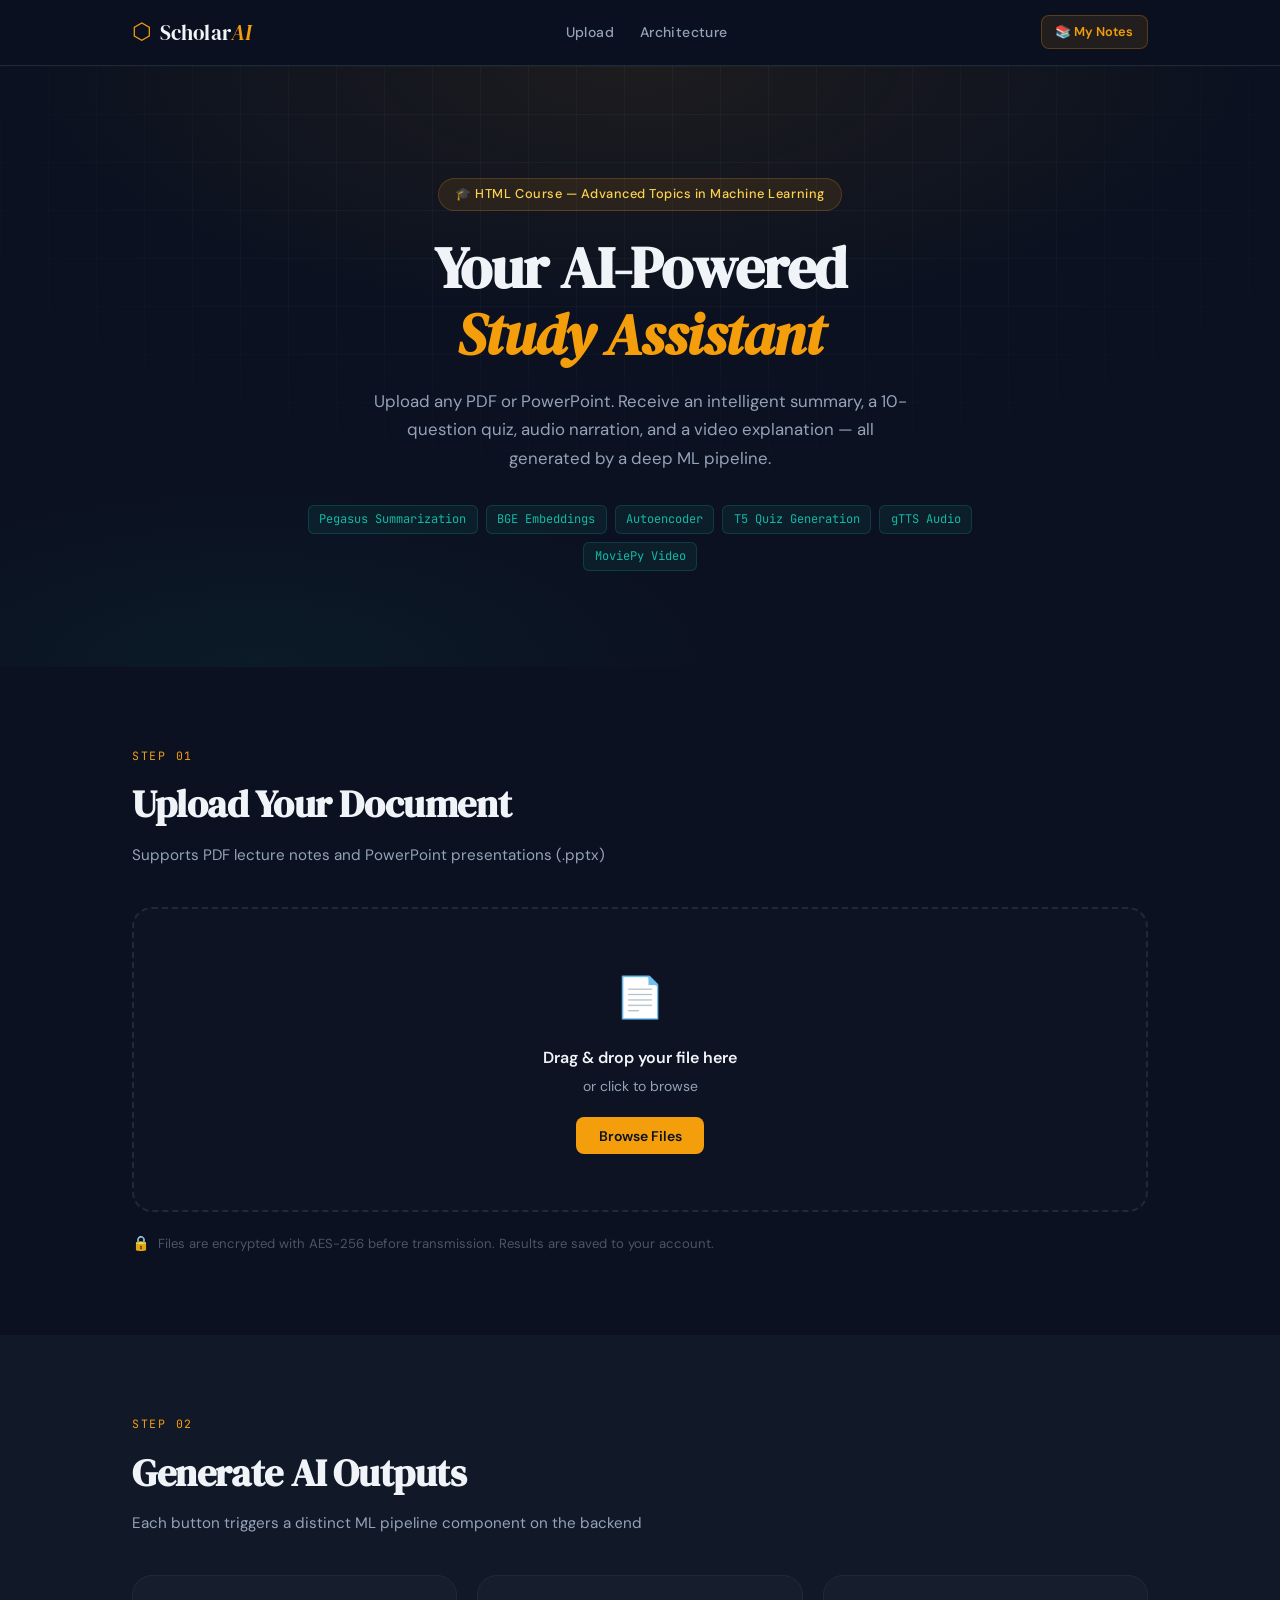
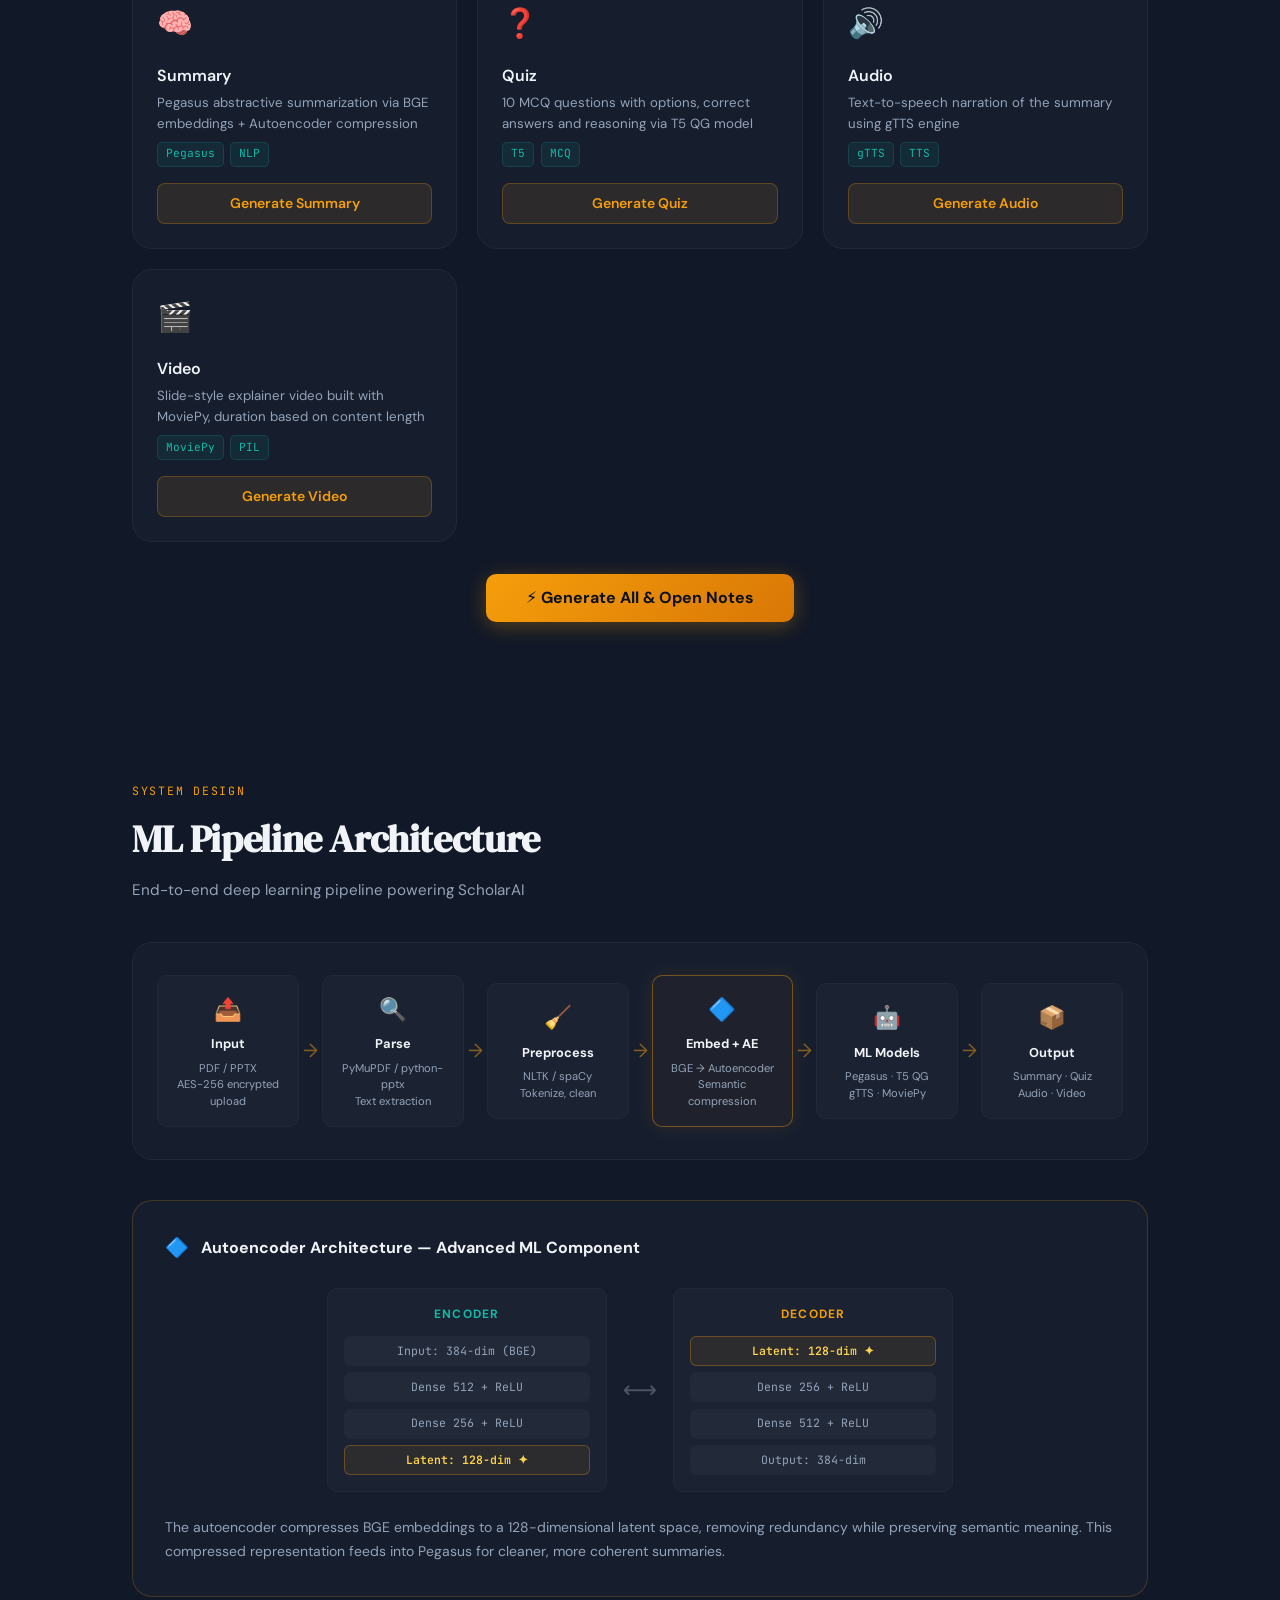
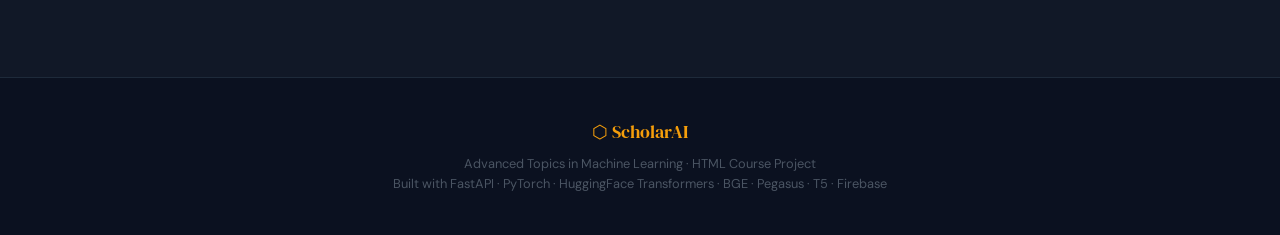
==== commit d24e0d0e: "feat: move notes to dedicated pages — my-notes.html library + notes.html session view, clean index.h" ====
--- a/frontend/index.html
+++ b/frontend/index.html
@@ -10,7 +10,7 @@
 </head>
 <body>
 
-  <!-- ═══════════════════════════ HEADER ═══════════════════════════ -->
+  <!-- HEADER -->
   <header class="site-header">
     <div class="header-inner">
       <div class="logo">
@@ -19,11 +19,10 @@
       </div>
       <nav class="header-nav">
         <a href="#upload-section">Upload</a>
-        <a href="#history-section">My Notes</a>
-        <a href="#results-section">Results</a>
         <a href="#architecture-section">Architecture</a>
       </nav>
       <div class="header-right">
+        <a href="my-notes.html" class="btn-my-notes">📚 My Notes</a>
         <div class="user-pill" id="userPill" style="display:none">
           <img class="user-avatar" id="userAvatar" src="" alt="avatar"/>
           <span class="user-name" id="userName"></span>
@@ -33,7 +32,7 @@
     </div>
   </header>
 
-  <!-- ═══════════════════════════ HERO ═══════════════════════════ -->
+  <!-- HERO -->
   <section class="hero">
     <div class="hero-bg"><div class="grid-overlay"></div></div>
     <div class="hero-content">
@@ -44,29 +43,17 @@
         audio narration, and a video explanation — all generated by a deep ML pipeline.
       </p>
       <div class="hero-tech-pills">
-        <span>BART Summarization</span>
-        <span>Sentence-BERT</span>
+        <span>Pegasus Summarization</span>
+        <span>BGE Embeddings</span>
         <span>Autoencoder</span>
+        <span>T5 Quiz Generation</span>
         <span>gTTS Audio</span>
         <span>MoviePy Video</span>
-        <span>FastAPI</span>
-      </div>
-    </div>
-  </section>
-
-  <!-- ═══════════════════════════ HISTORY ═══════════════════════════ -->
-  <section id="history-section" class="history-section" style="display:none">
-    <div class="container">
-      <div class="section-label">Your Library</div>
-      <h2 class="section-title">Previously Generated Notes</h2>
-      <p class="section-desc">Click any session to restore your results without regenerating.</p>
-      <div class="history-grid" id="historyGrid">
-        <!-- Populated by JS -->
-      </div>
-    </div>
-  </section>
-
-  <!-- ═══════════════════════════ UPLOAD ═══════════════════════════ -->
+      </div>
+    </div>
+  </section>
+
+  <!-- UPLOAD -->
   <section id="upload-section" class="upload-section">
     <div class="container">
       <div class="section-label">Step 01</div>
@@ -95,7 +82,7 @@
     </div>
   </section>
 
-  <!-- ═══════════════════════════ GENERATE BUTTONS ═══════════════════════════ -->
+  <!-- GENERATE -->
   <section class="generate-section">
     <div class="container">
       <div class="section-label">Step 02</div>
@@ -104,12 +91,12 @@
 
       <div class="generate-grid">
 
-        <div class="gen-card" id="card-summary">
+        <div class="gen-card">
           <div class="gen-card-icon">🧠</div>
           <div class="gen-card-info">
             <h3>Summary</h3>
-            <p>BART/T5 transformer summarization via Sentence-BERT + Autoencoder embeddings</p>
-            <div class="gen-card-tags"><span>Transformers</span><span>NLP</span></div>
+            <p>Pegasus abstractive summarization via BGE embeddings + Autoencoder compression</p>
+            <div class="gen-card-tags"><span>Pegasus</span><span>NLP</span></div>
           </div>
           <button class="btn-generate" onclick="generateOutput('summary')" id="btn-summary">
             <span class="btn-text">Generate Summary</span>
@@ -117,12 +104,12 @@
           </button>
         </div>
 
-        <div class="gen-card" id="card-quiz">
+        <div class="gen-card">
           <div class="gen-card-icon">❓</div>
           <div class="gen-card-info">
             <h3>Quiz</h3>
-            <p>10 questions with answers using NLP question-generation models (QA pipeline)</p>
-            <div class="gen-card-tags"><span>QA Models</span><span>spaCy</span></div>
+            <p>10 MCQ questions with options, correct answers and reasoning via T5 QG model</p>
+            <div class="gen-card-tags"><span>T5</span><span>MCQ</span></div>
           </div>
           <button class="btn-generate" onclick="generateOutput('quiz')" id="btn-quiz">
             <span class="btn-text">Generate Quiz</span>
@@ -130,11 +117,11 @@
           </button>
         </div>
 
-        <div class="gen-card" id="card-audio">
+        <div class="gen-card">
           <div class="gen-card-icon">🔊</div>
           <div class="gen-card-info">
             <h3>Audio</h3>
-            <p>Text-to-speech narration of the summary using gTTS / Coqui TTS engine</p>
+            <p>Text-to-speech narration of the summary using gTTS engine</p>
             <div class="gen-card-tags"><span>gTTS</span><span>TTS</span></div>
           </div>
           <button class="btn-generate" onclick="generateOutput('audio')" id="btn-audio">
@@ -143,11 +130,11 @@
           </button>
         </div>
 
-        <div class="gen-card" id="card-video">
+        <div class="gen-card">
           <div class="gen-card-icon">🎬</div>
           <div class="gen-card-info">
             <h3>Video</h3>
-            <p>Slide-style explainer video built with MoviePy, combining visuals and narration</p>
+            <p>Slide-style explainer video built with MoviePy, duration based on content length</p>
             <div class="gen-card-tags"><span>MoviePy</span><span>PIL</span></div>
           </div>
           <button class="btn-generate" onclick="generateOutput('video')" id="btn-video">
@@ -160,76 +147,16 @@
 
       <div class="generate-all-row">
         <button class="btn-generate-all" onclick="generateAll()" id="btn-all">
-          ⚡ Generate All Outputs
+          ⚡ Generate All &amp; Open Notes
         </button>
       </div>
-    </div>
-  </section>
-
-  <!-- ═══════════════════════════ RESULTS ═══════════════════════════ -->
-  <section id="results-section" class="results-section" style="display:none">
-    <div class="container">
-      <div class="section-label">Step 03</div>
-      <h2 class="section-title">Your Results</h2>
-
-      <!-- Summary result -->
-      <div class="result-card" id="result-summary" style="display:none">
-        <div class="result-header">
-          <span class="result-icon">🧠</span>
-          <h3>AI-Generated Summary</h3>
-          <button class="btn-copy" onclick="copyText('summaryContent')">Copy</button>
-        </div>
-        <div class="result-body" id="summaryContent"></div>
-        <div class="result-meta">
-          <span>Model: facebook/bart-large-cnn</span>
-          <span>Pipeline: Sentence-BERT → Autoencoder → BART</span>
-        </div>
-      </div>
-
-      <!-- Quiz result -->
-      <div class="result-card" id="result-quiz" style="display:none">
-        <div class="result-header">
-          <span class="result-icon">❓</span>
-          <h3>10-Question Quiz</h3>
-          <button class="btn-copy" onclick="copyText('quizContent')">Copy</button>
-        </div>
-        <div class="result-body quiz-body" id="quizContent"></div>
-      </div>
-
-      <!-- Audio result -->
-      <div class="result-card" id="result-audio" style="display:none">
-        <div class="result-header">
-          <span class="result-icon">🔊</span>
-          <h3>Audio Narration</h3>
-        </div>
-        <div class="result-body" id="audioBody">
-          <audio controls class="audio-player" id="audioPlayer" preload="metadata">
-            Your browser does not support HTML5 audio.
-          </audio>
-          <a class="btn-download" id="audioDownload" href="#" style="display:none">⬇ Download MP3</a>
-        </div>
-        <div class="result-meta"><span>Engine: gTTS / Coqui TTS</span></div>
-      </div>
-
-      <!-- Video result -->
-      <div class="result-card" id="result-video" style="display:none">
-        <div class="result-header">
-          <span class="result-icon">🎬</span>
-          <h3>Explainer Video</h3>
-        </div>
-        <div class="result-body" id="videoBody">
-          <video controls class="video-player" id="videoPlayer" preload="metadata">
-            Your browser does not support HTML5 video.
-          </video>
-          <a class="btn-download" id="videoDownload" href="#" style="display:none">⬇ Download MP4</a>
-        </div>
-        <div class="result-meta"><span>Engine: MoviePy + PIL</span></div>
-      </div>
-
-    </div>
-  </section>
-
-  <!-- ═══════════════════════════ ML ARCHITECTURE ═══════════════════════════ -->
+
+      <!-- Banner shown after individual generation -->
+      <div id="viewNotesContainer"></div>
+    </div>
+  </section>
+
+  <!-- ML ARCHITECTURE -->
   <section id="architecture-section" class="architecture-section">
     <div class="container">
       <div class="section-label">System Design</div>
@@ -252,25 +179,25 @@
         <div class="arch-stage">
           <div class="arch-stage-icon">🧹</div>
           <div class="arch-stage-label">Preprocess</div>
-          <div class="arch-stage-desc">NLTK / spaCy<br/>Tokenize, clean, lemmatize</div>
+          <div class="arch-stage-desc">NLTK / spaCy<br/>Tokenize, clean</div>
         </div>
         <div class="arch-arrow">→</div>
         <div class="arch-stage highlight-stage">
           <div class="arch-stage-icon">🔷</div>
           <div class="arch-stage-label">Embed + AE</div>
-          <div class="arch-stage-desc">Sentence-BERT → Autoencoder<br/>Semantic compression</div>
+          <div class="arch-stage-desc">BGE → Autoencoder<br/>Semantic compression</div>
         </div>
         <div class="arch-arrow">→</div>
         <div class="arch-stage">
           <div class="arch-stage-icon">🤖</div>
           <div class="arch-stage-label">ML Models</div>
-          <div class="arch-stage-desc">BART summary · QA model<br/>gTTS · MoviePy</div>
+          <div class="arch-stage-desc">Pegasus · T5 QG<br/>gTTS · MoviePy</div>
         </div>
         <div class="arch-arrow">→</div>
         <div class="arch-stage">
           <div class="arch-stage-icon">📦</div>
           <div class="arch-stage-label">Output</div>
-          <div class="arch-stage-desc">Summary · Quiz<br/>Audio MP3 · Video MP4</div>
+          <div class="arch-stage-desc">Summary · Quiz<br/>Audio · Video</div>
         </div>
       </div>
 
@@ -283,7 +210,7 @@
           <div class="ae-block encoder">
             <div class="ae-block-label">Encoder</div>
             <div class="ae-layers">
-              <div class="ae-layer">Input: 768-dim (SBERT)</div>
+              <div class="ae-layer">Input: 384-dim (BGE)</div>
               <div class="ae-layer">Dense 512 + ReLU</div>
               <div class="ae-layer">Dense 256 + ReLU</div>
               <div class="ae-layer ae-bottleneck">Latent: 128-dim ✦</div>
@@ -296,27 +223,26 @@
               <div class="ae-layer ae-bottleneck">Latent: 128-dim ✦</div>
               <div class="ae-layer">Dense 256 + ReLU</div>
               <div class="ae-layer">Dense 512 + ReLU</div>
-              <div class="ae-layer">Output: 768-dim</div>
+              <div class="ae-layer">Output: 384-dim</div>
             </div>
           </div>
         </div>
         <p class="ae-desc">
-          The autoencoder compresses 768-dimensional Sentence-BERT embeddings to a 128-dimensional
-          latent space, removing redundancy while preserving semantic meaning. This compressed
-          representation is then fed into the BART summarizer, improving coherence and reducing
-          noise in the generated summaries.
+          The autoencoder compresses BGE embeddings to a 128-dimensional latent space,
+          removing redundancy while preserving semantic meaning. This compressed representation
+          feeds into Pegasus for cleaner, more coherent summaries.
         </p>
       </div>
     </div>
   </section>
 
-  <!-- ═══════════════════════════ FOOTER ═══════════════════════════ -->
+  <!-- FOOTER -->
   <footer class="site-footer">
     <div class="footer-inner">
       <div class="footer-logo">⬡ ScholarAI</div>
       <div class="footer-info">
         Advanced Topics in Machine Learning · HTML Course Project<br/>
-        Built with FastAPI · PyTorch · HuggingFace Transformers · Sentence-BERT · MoviePy · Firebase
+        Built with FastAPI · PyTorch · HuggingFace Transformers · BGE · Pegasus · T5 · Firebase
       </div>
     </div>
   </footer>
--- a/frontend/styles.css
+++ b/frontend/styles.css
@@ -646,6 +646,7 @@
   border-radius: var(--radius);
   padding: 1rem 1.1rem;
   cursor: pointer;
+  text-decoration: none; color: inherit;
   transition: border-color 0.2s, box-shadow 0.2s, transform 0.15s;
 }
 .history-card:hover {
@@ -691,3 +692,342 @@
   font-size: 0.78rem;
   color: var(--text-muted);
 }
+
+/* ═══════════════════════════════════════════════════════════════
+   QUIZ — Preview list & Start button
+   ═══════════════════════════════════════════════════════════════ */
+
+.btn-start-quiz {
+  display: none;
+  align-items: center; gap: 0.4rem;
+  background: linear-gradient(135deg, var(--amber), var(--amber-dim));
+  color: var(--navy); border: none; border-radius: 8px;
+  font-family: var(--font-body); font-size: 0.82rem; font-weight: 700;
+  padding: 0.4rem 1rem; cursor: pointer;
+  transition: box-shadow 0.2s, transform 0.1s;
+  box-shadow: 0 2px 12px rgba(245,158,11,0.3);
+}
+.btn-start-quiz:hover { box-shadow: 0 4px 20px rgba(245,158,11,0.45); transform: translateY(-1px); }
+
+.quiz-preview-item {
+  padding: 0.65rem 1.4rem;
+  border-bottom: 1px solid var(--navy-border);
+  font-size: 0.875rem; color: var(--text-secondary);
+  display: flex; gap: 0.5rem; align-items: flex-start;
+}
+.quiz-preview-item:last-child { border-bottom: none; }
+.quiz-preview-item .q-num { color: var(--amber); font-family: var(--font-mono); font-size: 0.78rem; flex-shrink: 0; }
+
+/* ═══════════════════════════════════════════════════════════════
+   QUIZ MODAL
+   ═══════════════════════════════════════════════════════════════ */
+
+.quiz-modal-overlay {
+  position: fixed; inset: 0; z-index: 500;
+  background: rgba(0,0,0,0.75);
+  backdrop-filter: blur(6px);
+  display: flex; align-items: center; justify-content: center;
+  padding: 1rem;
+}
+
+.quiz-modal {
+  background: var(--navy-card);
+  border: 1px solid var(--navy-border);
+  border-radius: var(--radius-lg);
+  width: 100%; max-width: 640px;
+  max-height: 90vh; overflow-y: auto;
+  box-shadow: var(--shadow-lg);
+  animation: fadeSlide 0.3s ease both;
+}
+
+.quiz-modal-header {
+  display: flex; align-items: center; gap: 0.75rem;
+  padding: 1rem 1.25rem;
+  border-bottom: 1px solid var(--navy-border);
+  background: rgba(255,255,255,0.02);
+  position: sticky; top: 0; z-index: 1;
+}
+.quiz-modal-title {
+  font-weight: 700; font-size: 0.95rem; flex-shrink: 0;
+}
+.quiz-progress-wrap {
+  flex: 1; height: 6px;
+  background: var(--navy-border); border-radius: 999px; overflow: hidden;
+}
+.quiz-progress-bar {
+  height: 100%;
+  background: linear-gradient(90deg, var(--amber), var(--teal));
+  border-radius: 999px;
+  transition: width 0.4s ease;
+  width: 0%;
+}
+.quiz-counter {
+  font-family: var(--font-mono); font-size: 0.75rem;
+  color: var(--text-secondary); flex-shrink: 0;
+}
+.quiz-close-btn {
+  background: rgba(239,68,68,0.1); color: var(--red-accent);
+  border: 1px solid rgba(239,68,68,0.2); border-radius: 6px;
+  font-size: 0.8rem; padding: 0.25rem 0.6rem; cursor: pointer;
+  transition: background 0.2s; flex-shrink: 0;
+}
+.quiz-close-btn:hover { background: rgba(239,68,68,0.2); }
+
+.quiz-modal-body { padding: 1.5rem 1.25rem; }
+
+.quiz-question {
+  font-size: 1rem; font-weight: 600; line-height: 1.6;
+  color: var(--text-primary); margin-bottom: 1.25rem;
+}
+
+.quiz-options {
+  display: flex; flex-direction: column; gap: 0.6rem;
+  margin-bottom: 1rem;
+}
+
+.quiz-option {
+  display: flex; align-items: center; gap: 0.75rem;
+  background: rgba(255,255,255,0.02);
+  border: 1px solid var(--navy-border);
+  border-radius: 10px; padding: 0.75rem 1rem;
+  cursor: pointer; text-align: left; width: 100%;
+  font-family: var(--font-body); font-size: 0.9rem;
+  color: var(--text-primary);
+  transition: border-color 0.15s, background 0.15s, transform 0.1s;
+}
+.quiz-option:hover:not(:disabled) {
+  border-color: rgba(245,158,11,0.4);
+  background: rgba(245,158,11,0.05);
+  transform: translateX(3px);
+}
+.quiz-option:disabled { cursor: not-allowed; }
+
+.quiz-option.correct {
+  border-color: #22c55e !important;
+  background: rgba(34,197,94,0.1) !important;
+}
+.quiz-option.incorrect {
+  border-color: var(--red-accent) !important;
+  background: rgba(239,68,68,0.1) !important;
+}
+
+.quiz-option-label {
+  background: var(--navy-border); color: var(--text-secondary);
+  border-radius: 5px; font-family: var(--font-mono);
+  font-size: 0.72rem; font-weight: 700;
+  padding: 0.15rem 0.45rem; flex-shrink: 0;
+}
+.quiz-option.correct  .quiz-option-label { background: #22c55e; color: #000; }
+.quiz-option.incorrect .quiz-option-label { background: var(--red-accent); color: #fff; }
+
+.quiz-option-text { flex: 1; }
+
+/* Feedback */
+.quiz-feedback {
+  margin-top: 0.75rem;
+  border-top: 1px solid var(--navy-border);
+  padding-top: 0.75rem;
+}
+.feedback-correct {
+  color: #4ade80; font-weight: 600; font-size: 0.95rem;
+  margin-bottom: 0.5rem;
+}
+.feedback-incorrect {
+  color: var(--red-accent); font-size: 0.9rem;
+  margin-bottom: 0.6rem; line-height: 1.5;
+}
+.feedback-incorrect strong { color: #4ade80; }
+.feedback-reasoning {
+  background: rgba(245,158,11,0.07);
+  border: 1px solid rgba(245,158,11,0.2);
+  border-radius: 8px; padding: 0.65rem 0.9rem;
+  font-size: 0.85rem; color: var(--text-secondary);
+  line-height: 1.6;
+}
+
+.btn-next-question {
+  margin-top: 0.75rem;
+  background: var(--amber); color: var(--navy);
+  border: none; border-radius: 8px;
+  font-family: var(--font-body); font-size: 0.875rem; font-weight: 700;
+  padding: 0.6rem 1.4rem; cursor: pointer;
+  transition: background 0.2s, transform 0.1s;
+}
+.btn-next-question:hover { background: var(--amber-glow); transform: translateY(-1px); }
+
+/* Final score */
+.quiz-final-score {
+  text-align: center; padding: 1.5rem 0;
+}
+.quiz-score-number {
+  font-family: var(--font-display);
+  font-size: 3rem; color: var(--amber); line-height: 1;
+  margin-bottom: 0.25rem;
+}
+.quiz-score-pct {
+  font-size: 1.2rem; color: var(--text-secondary);
+  font-family: var(--font-mono); margin-bottom: 0.75rem;
+}
+.quiz-score-grade {
+  font-size: 1.1rem; font-weight: 600; color: var(--text-primary);
+}
+
+/* ═══════════════════════════════════════════════════════════════
+   NOTES PAGE
+   ═══════════════════════════════════════════════════════════════ */
+
+.notes-loading {
+  display: flex; flex-direction: column;
+  align-items: center; justify-content: center;
+  min-height: 60vh; gap: 1rem;
+  color: var(--text-secondary); font-size: 0.95rem;
+}
+.notes-loading-spinner {
+  font-size: 2rem; color: var(--amber);
+  animation: spin 1s linear infinite;
+}
+
+.notes-page { padding: 3rem 0 5rem; }
+
+.notes-file-header {
+  display: flex; align-items: flex-start; gap: 1.25rem;
+  background: var(--navy-card); border: 1px solid var(--navy-border);
+  border-radius: var(--radius-lg); padding: 1.5rem 1.75rem;
+  margin-bottom: 2rem;
+}
+.notes-file-icon { font-size: 2.5rem; flex-shrink: 0; }
+.notes-file-meta { flex: 1; min-width: 0; }
+.notes-file-name {
+  font-family: var(--font-display);
+  font-size: clamp(1.2rem, 2.5vw, 1.8rem);
+  letter-spacing: -0.01em; margin-bottom: 0.35rem;
+  word-break: break-word;
+}
+.notes-file-info {
+  display: flex; gap: 1rem; flex-wrap: wrap;
+  font-family: var(--font-mono); font-size: 0.75rem;
+  color: var(--text-muted);
+}
+.notes-badges {
+  display: flex; gap: 0.4rem; flex-wrap: wrap;
+  align-items: flex-start; flex-shrink: 0;
+}
+
+/* Tabs */
+.notes-tabs {
+  display: flex; gap: 0.25rem;
+  border-bottom: 1px solid var(--navy-border);
+  margin-bottom: 1.75rem; overflow-x: auto;
+}
+.notes-tab {
+  background: none; border: none;
+  color: var(--text-secondary); font-family: var(--font-body);
+  font-size: 0.875rem; font-weight: 500;
+  padding: 0.65rem 1.1rem; cursor: pointer;
+  border-bottom: 2px solid transparent;
+  transition: color 0.2s, border-color 0.2s;
+  white-space: nowrap;
+}
+.notes-tab:hover { color: var(--text-primary); }
+.notes-tab.active {
+  color: var(--amber);
+  border-bottom-color: var(--amber);
+}
+
+/* Panels */
+.notes-panel {
+  background: var(--navy-card);
+  border: 1px solid var(--navy-border);
+  border-radius: var(--radius-lg);
+  overflow: hidden;
+  animation: fadeSlide 0.3s ease both;
+}
+.notes-panel-header {
+  display: flex; align-items: center; gap: 0.75rem;
+  padding: 1rem 1.4rem;
+  border-bottom: 1px solid var(--navy-border);
+  background: rgba(255,255,255,0.02);
+}
+.notes-panel-header h2 {
+  font-size: 0.95rem; font-weight: 600; flex: 1;
+}
+.notes-panel-body {
+  padding: 1.4rem;
+  font-size: 0.9rem; line-height: 1.8;
+  color: var(--text-secondary);
+}
+.notes-panel-meta {
+  padding: 0.6rem 1.4rem;
+  border-top: 1px solid var(--navy-border);
+  font-family: var(--font-mono); font-size: 0.7rem;
+  color: var(--text-muted);
+}
+
+/* View notes banner on index */
+.view-notes-banner {
+  display: flex; align-items: center; justify-content: space-between;
+  background: rgba(245,158,11,0.08);
+  border: 1px solid rgba(245,158,11,0.25);
+  border-radius: var(--radius); padding: 0.85rem 1.25rem;
+  margin-bottom: 1.5rem; gap: 1rem; flex-wrap: wrap;
+  font-size: 0.875rem; color: var(--text-secondary);
+}
+.btn-view-notes {
+  background: var(--amber); color: var(--navy);
+  border-radius: 8px; font-weight: 700; font-size: 0.85rem;
+  padding: 0.5rem 1.1rem; text-decoration: none;
+  transition: background 0.2s; white-space: nowrap;
+}
+.btn-view-notes:hover { background: var(--amber-glow); }
+
+@media (max-width: 600px) {
+  .notes-file-header { flex-direction: column; }
+  .notes-tabs { gap: 0; }
+  .notes-tab { padding: 0.6rem 0.75rem; font-size: 0.8rem; }
+}
+
+/* ── My Notes button in header ──────────────────────────────────── */
+.btn-my-notes {
+  background: rgba(245,158,11,0.1); color: var(--amber);
+  border: 1px solid rgba(245,158,11,0.25); border-radius: 8px;
+  font-family: var(--font-body); font-size: 0.8rem; font-weight: 600;
+  padding: 0.35rem 0.85rem; text-decoration: none;
+  transition: background 0.2s; white-space: nowrap;
+}
+.btn-my-notes:hover { background: rgba(245,158,11,0.2); }
+
+/* ── Notes library search + filter ─────────────────────────────── */
+.notes-search-bar {
+  display: flex; flex-wrap: wrap; gap: 0.75rem;
+  align-items: center; margin-bottom: 1.75rem;
+}
+.notes-search-bar input {
+  flex: 1; min-width: 200px;
+  background: var(--navy-card); border: 1px solid var(--navy-border);
+  border-radius: 8px; color: var(--text-primary);
+  font-family: var(--font-body); font-size: 0.9rem;
+  padding: 0.6rem 1rem; outline: none;
+  transition: border-color 0.2s;
+}
+.notes-search-bar input:focus { border-color: var(--amber); }
+.notes-search-bar input::placeholder { color: var(--text-muted); }
+
+.notes-filter-pills { display: flex; gap: 0.4rem; flex-wrap: wrap; }
+.filter-pill {
+  background: var(--navy-card); color: var(--text-secondary);
+  border: 1px solid var(--navy-border); border-radius: 999px;
+  font-family: var(--font-body); font-size: 0.78rem; font-weight: 500;
+  padding: 0.3rem 0.85rem; cursor: pointer;
+  transition: background 0.2s, color 0.2s, border-color 0.2s;
+}
+.filter-pill:hover { border-color: var(--amber); color: var(--amber); }
+.filter-pill.active {
+  background: rgba(245,158,11,0.12);
+  border-color: var(--amber); color: var(--amber);
+}
+
+/* ── Empty state ────────────────────────────────────────────────── */
+.notes-empty {
+  text-align: center; padding: 4rem 2rem;
+  color: var(--text-secondary); font-size: 0.95rem;
+}
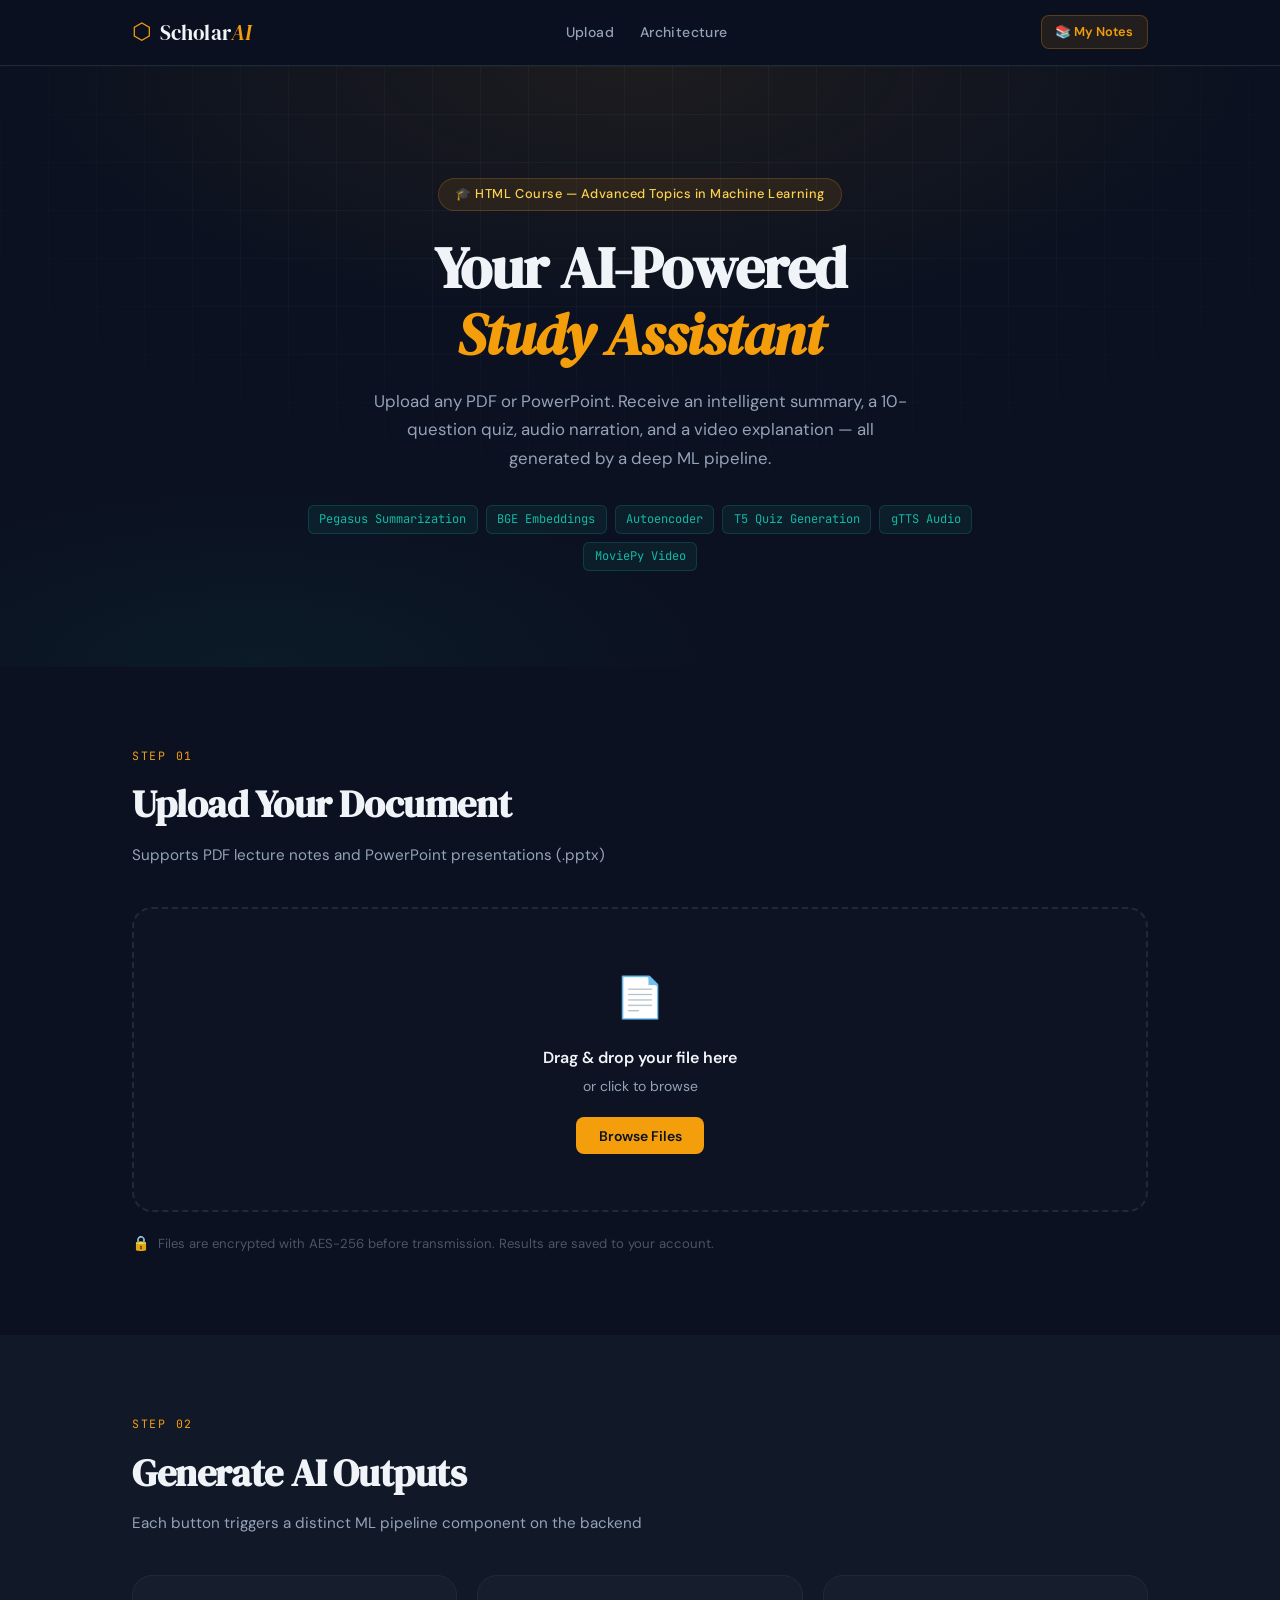
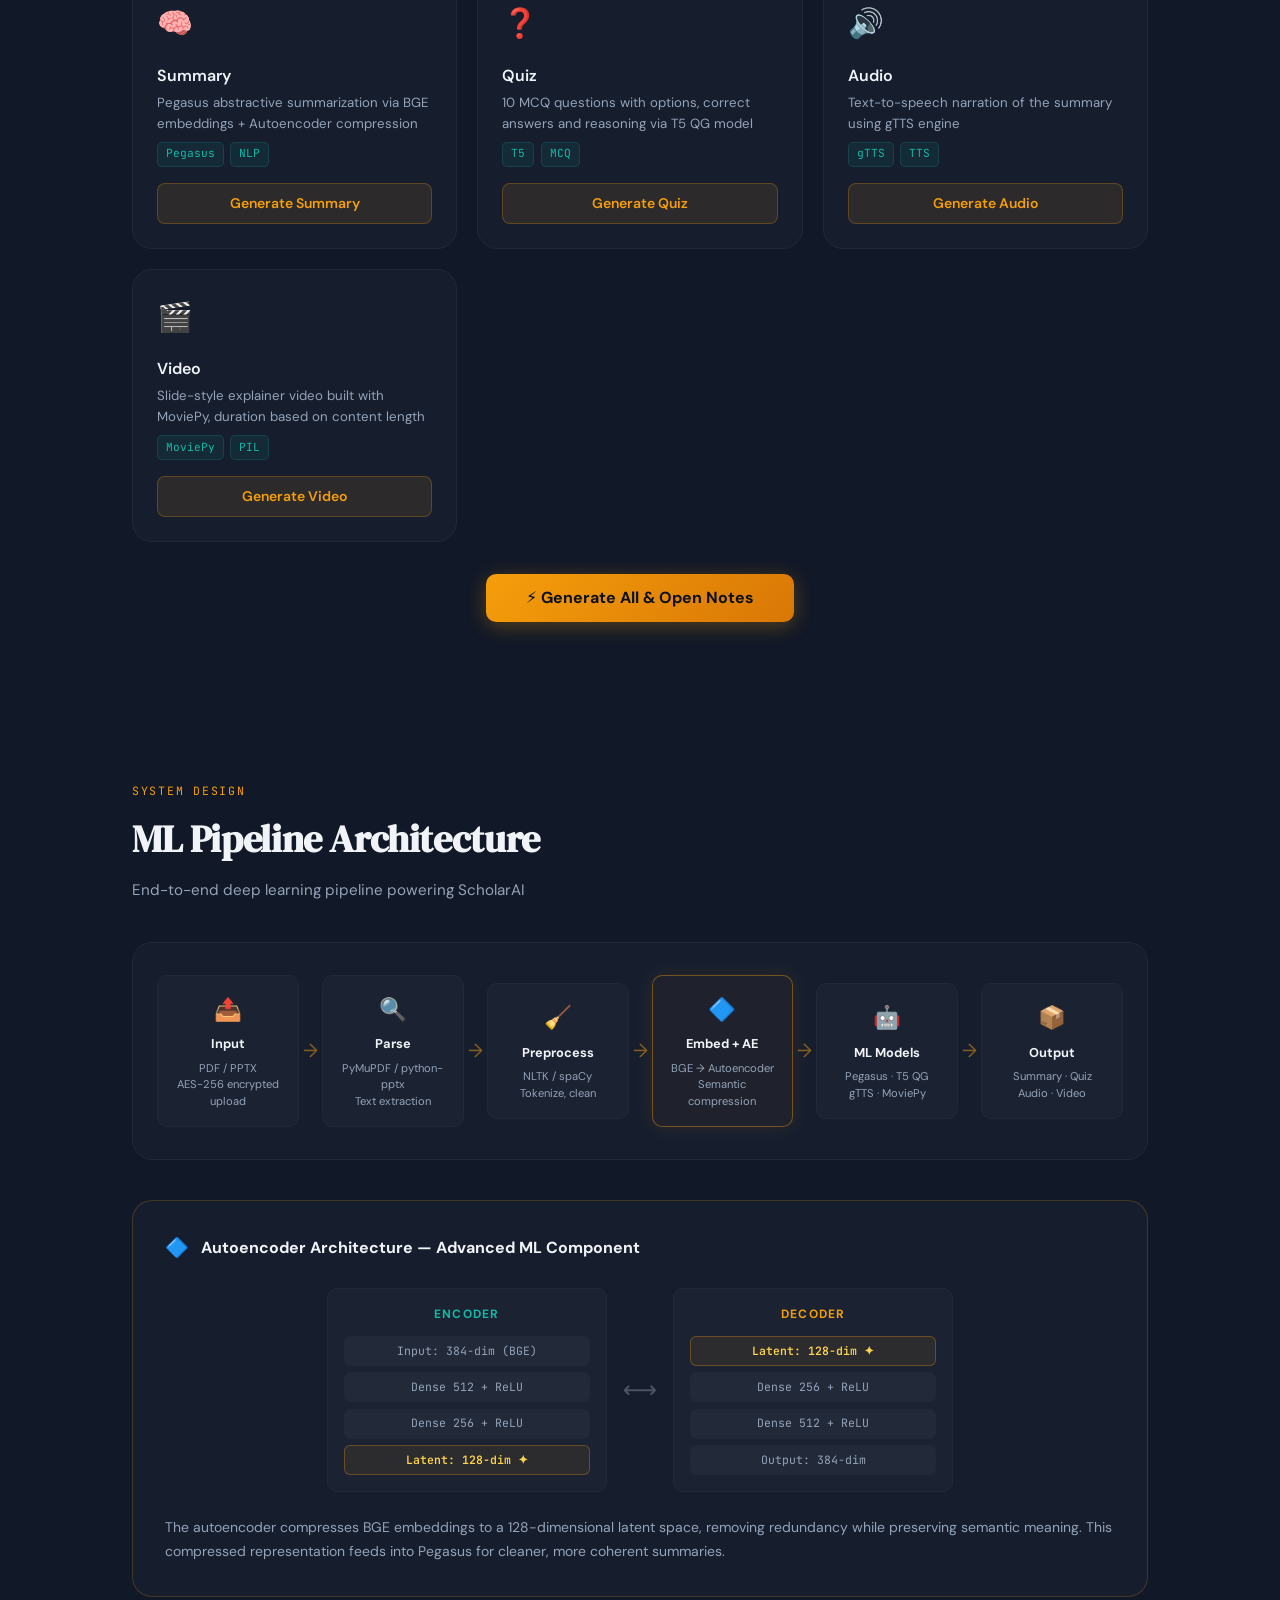
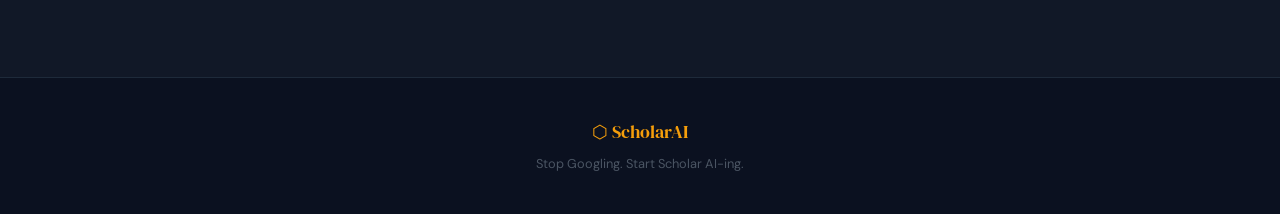
==== commit 4fa60f52: "Changed footer info" ====
--- a/frontend/index.html
+++ b/frontend/index.html
@@ -241,8 +241,7 @@
     <div class="footer-inner">
       <div class="footer-logo">⬡ ScholarAI</div>
       <div class="footer-info">
-        Advanced Topics in Machine Learning · HTML Course Project<br/>
-        Built with FastAPI · PyTorch · HuggingFace Transformers · BGE · Pegasus · T5 · Firebase
+        Stop Googling. Start Scholar AI-ing.<br/>
       </div>
     </div>
   </footer>
